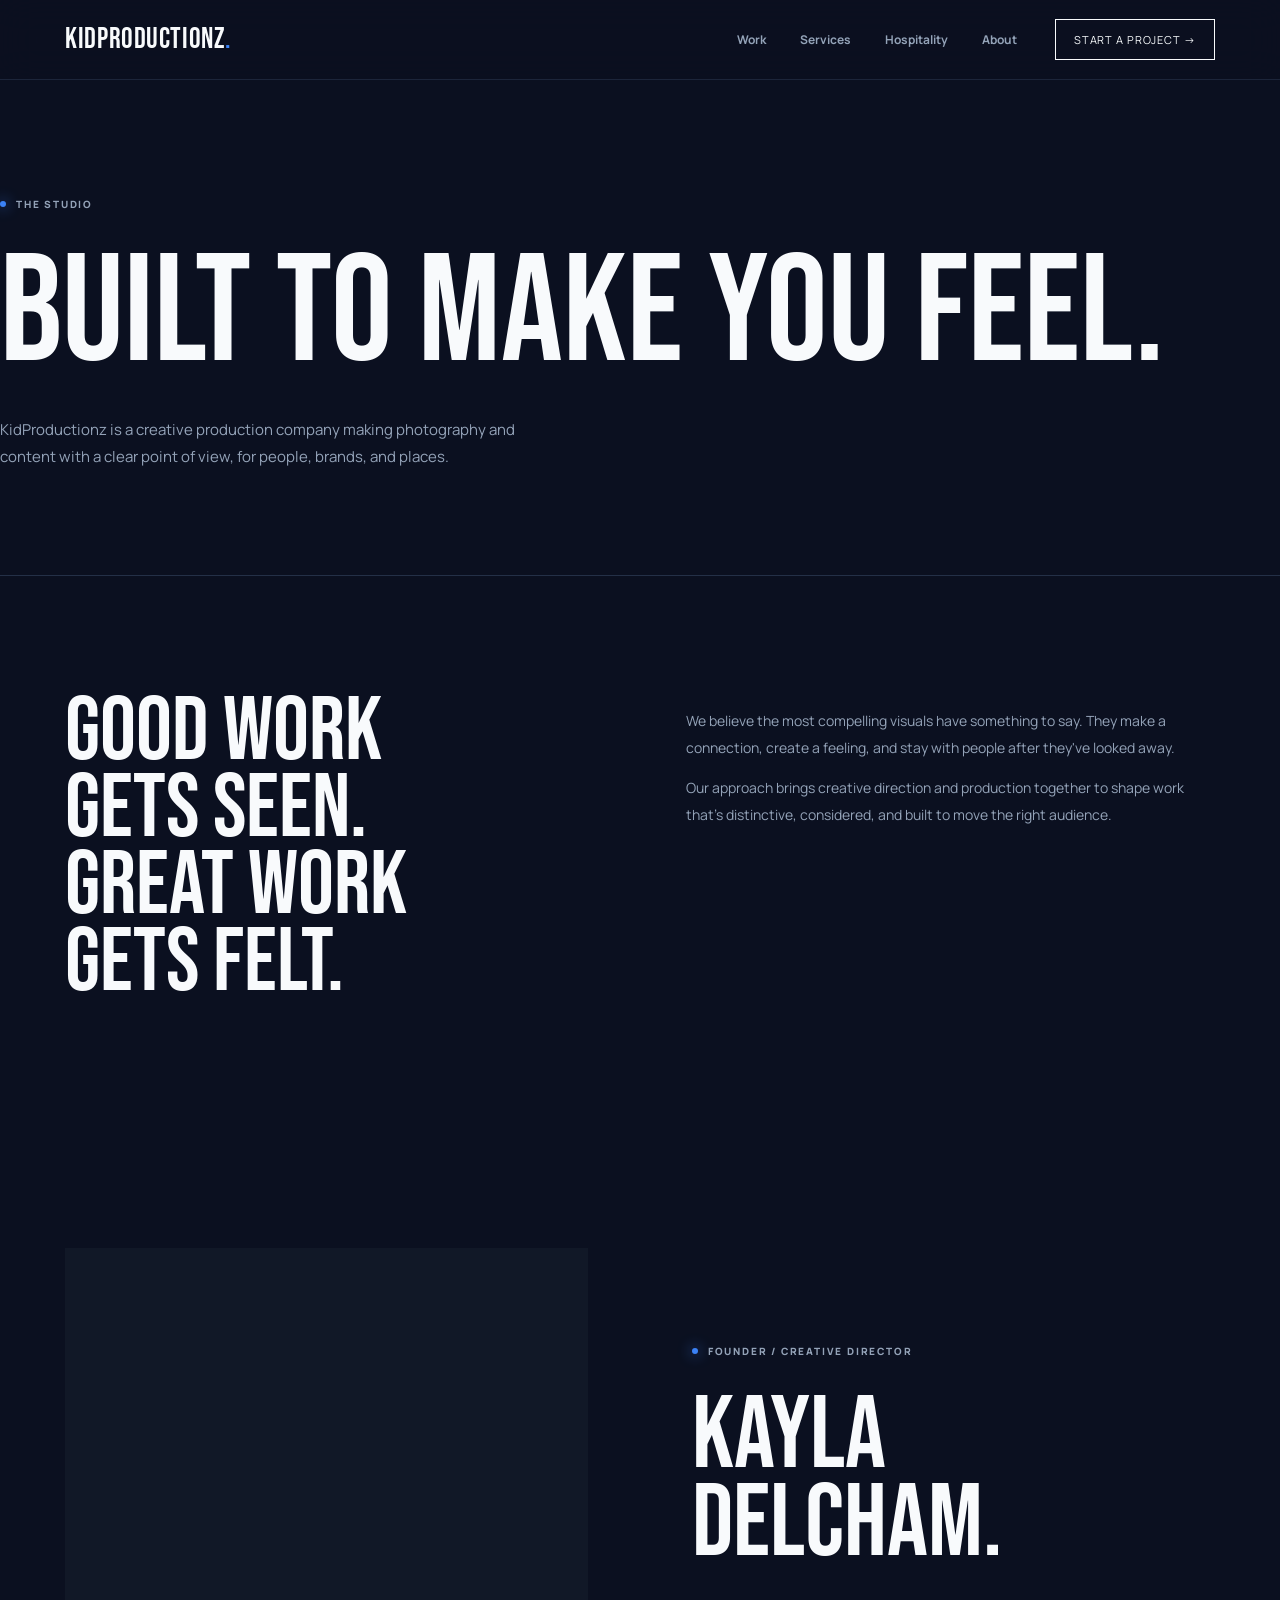
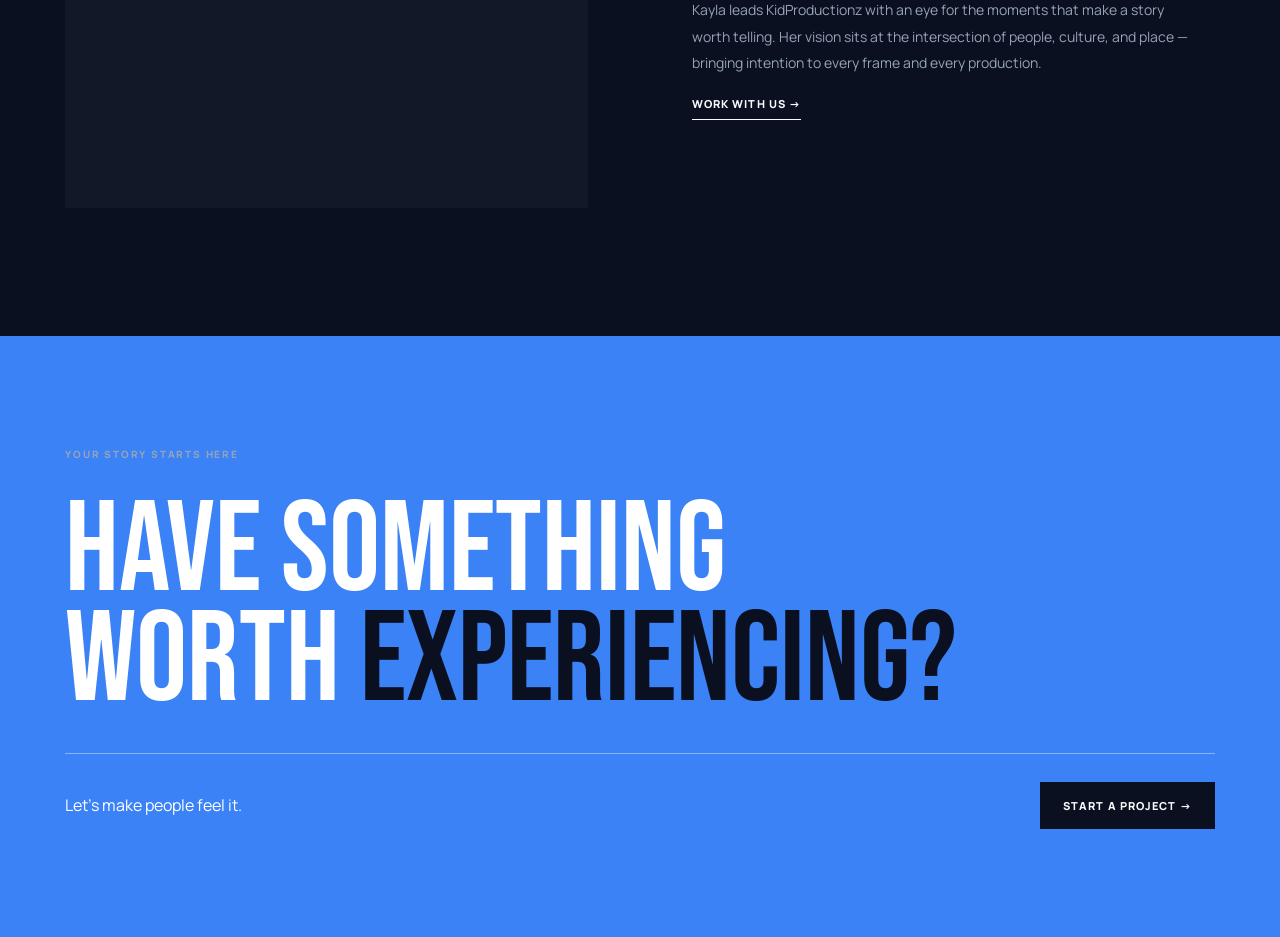
==== about/index.html @ f0d74ae7 "Add about page" ====
<!doctype html><html><head><meta charset="UTF-8"><meta name="viewport" content="width=device-width,initial-scale=1"><title>About — KidProductionz</title><link rel="stylesheet" href="../styles.css"></head><body><header class="site-header"><a class="wordmark" href="../">KID<span>PRODUCTIONZ</span><i>.</i></a><nav class="desktop-nav"><a href="../work/">Work</a><a href="../services/">Services</a><a href="../hospitality/">Hospitality</a><a href="./">About</a></nav><a class="header-cta" href="../start-project/">Start a Project →</a></header><main><section class="page-intro content-wrap"><span class="eyebrow"><span class="blue-dot"></span>The studio</span><h1>BUILT TO MAKE YOU FEEL.</h1><p>KidProductionz is a creative production company making photography and content with a clear point of view, for people, brands, and places.</p></section><section class="section content-wrap"><div class="interior-grid"><h2>GOOD WORK<br>GETS SEEN.<br>GREAT WORK<br>GETS FELT.</h2><div><p>We believe the most compelling visuals have something to say. They make a connection, create a feeling, and stay with people after they've looked away.</p><p>Our approach brings creative direction and production together to shape work that's distinctive, considered, and built to move the right audience.</p></div></div></section><section class="founder section content-wrap"><div class="founder-visual"><img src="../assets/kayla-founder.webp" alt="Kayla Delcham"></div><div class="founder-copy"><span class="eyebrow"><span class="blue-dot"></span>Founder / Creative Director</span><h2>KAYLA<br>DELCHAM.</h2><p>Kayla leads KidProductionz with an eye for the moments that make a story worth telling. Her vision sits at the intersection of people, culture, and place — bringing intention to every frame and every production.</p><a class="text-link" href="../start-project/">Work with us →</a></div></section><section class="project-cta"><div class="content-wrap"><span class="eyebrow">Your story starts here</span><h2>HAVE SOMETHING<br>WORTH <em>EXPERIENCING?</em></h2><div class="cta-bottom"><p>Let’s make people feel it.</p><a class="button dark" href="../start-project/">Start a Project →</a></div></div></section></main></body></html>
---- styles.css ----
@import url('https://fonts.googleapis.com/css2?family=Bebas+Neue&family=Manrope:wght@400;500;600;700;800&display=swap');
:root{--bg:#0b1020;--surface:#111827;--surface2:#172033;--border:#243047;--text:#f8fafc;--muted:#94a3b8;--blue:#3b82f6;--font:'Manrope',sans-serif;--display:'Bebas Neue',Impact,sans-serif}
*{box-sizing:border-box}html{scroll-behavior:smooth}body{margin:0;background:var(--bg);color:var(--text);font-family:var(--font)}a{color:inherit;text-decoration:none}img{max-width:100%;display:block}.content-wrap{max-width:1580px;margin:auto;padding-left:5.1%;padding-right:5.1%}
.site-header{position:fixed;z-index:50;top:0;left:0;right:0;height:80px;display:flex;align-items:center;padding:0 5.1%;gap:38px;background:rgba(11,16,32,.82);backdrop-filter:blur(18px);border-bottom:1px solid rgba(36,48,71,.7)}.wordmark,.footer-wordmark{font-family:var(--display);font-size:29px;letter-spacing:.02em}.wordmark i,.footer-wordmark span{color:var(--blue);font-style:normal}.desktop-nav{margin-left:auto;display:flex;gap:34px}.desktop-nav a{font-size:12px;font-weight:700;color:var(--muted)}.desktop-nav a:hover{color:var(--text)}.header-cta{border:1px solid var(--text);padding:12px 18px;font-size:11px;text-transform:uppercase;letter-spacing:.08em}.menu-toggle{display:none;margin-left:auto;background:none;border:0;color:var(--text);font-size:24px}.mobile-nav{position:fixed;z-index:49;top:64px;left:0;right:0;background:var(--bg);padding:20px 6%;border-bottom:1px solid var(--border)}.mobile-nav a{display:block;font-family:var(--display);font-size:36px;border-bottom:1px solid var(--border);padding:10px 0}main{padding-top:80px}
.eyebrow{display:inline-flex;align-items:center;gap:10px;text-transform:uppercase;font-size:10px;letter-spacing:.18em;font-weight:800;color:var(--muted)}.blue-dot{width:6px;height:6px;border-radius:50%;background:var(--blue);box-shadow:0 0 14px var(--blue)}
.hero{min-height:calc(100svh - 80px);position:relative;display:flex;align-items:flex-end;overflow:hidden}.hero-image{position:absolute;inset:0;width:100%;height:100%;object-fit:cover;filter:saturate(.82) brightness(.68)}.hero:after{content:'';position:absolute;inset:0;background:linear-gradient(90deg,rgba(11,16,32,.98) 0%,rgba(11,16,32,.84) 30%,rgba(11,16,32,.32) 62%,rgba(11,16,32,.06) 100%),linear-gradient(0deg,var(--bg) 0%,rgba(11,16,32,.2) 42%,transparent 75%)}.hero-content{position:relative;z-index:2;width:100%;max-width:1580px;margin:auto;padding:80px 5.1% 76px}.hero h1{font-family:var(--display);font-size:clamp(80px,10.4vw,172px);line-height:.82;font-weight:400;margin:24px 0 0;max-width:1150px}.hero h1 span{color:var(--blue)}.hero-bottom{display:flex;justify-content:space-between;align-items:flex-end;gap:40px;margin-top:36px;max-width:1120px}.hero-bottom p{max-width:420px;font-size:14px;line-height:1.8}.hero-actions{display:flex;gap:28px;align-items:center;flex-wrap:wrap}.button{display:inline-flex;align-items:center;justify-content:center;padding:15px 22px;text-transform:uppercase;font-size:11px;letter-spacing:.1em;font-weight:800;border:1px solid var(--text)}.button.primary{background:var(--text);color:var(--bg)}.button.dark{background:var(--bg);color:var(--text);border-color:var(--bg)}.text-link{display:inline-flex;gap:12px;border-bottom:1px solid currentColor;padding-bottom:8px;text-transform:uppercase;font-size:11px;font-weight:800;letter-spacing:.1em}.hero-side-note{position:absolute;z-index:2;right:5.1%;top:42%;writing-mode:vertical-rl;transform:rotate(180deg);text-transform:uppercase;font-size:9px;letter-spacing:.18em}.ticker{overflow:hidden;border-top:1px solid var(--border);border-bottom:1px solid var(--border)}.ticker-track{display:flex;width:max-content;white-space:nowrap;animation:ticker 28s linear infinite}.ticker span{padding:15px 28px;font-size:10px;text-transform:uppercase;letter-spacing:.16em;color:var(--muted)}@keyframes ticker{to{transform:translateX(-33.333%)}}
.section{padding-top:118px;padding-bottom:128px}.section-label{border-top:1px solid var(--border);padding-top:16px;display:flex;gap:24px;text-transform:uppercase;font-size:10px;letter-spacing:.16em;color:var(--muted);font-weight:800}.section-label span:first-child{color:var(--blue)}.section-lead,.work-head{display:flex;justify-content:space-between;align-items:flex-end;gap:36px;margin:50px 0}.section-lead h2,.work-head h2,.feature-content h2,.founder-copy h2,.page-intro h1,.project-cta h2{font-family:var(--display);font-weight:400;line-height:.86;margin:0}.section-lead h2,.work-head h2{font-size:clamp(64px,8vw,120px)}.section-lead h2 em,.project-cta h2 em{font-style:normal;color:var(--blue)}.section-lead p{max-width:320px;color:var(--muted);font-size:13px;line-height:1.8}.service-list{border-top:1px solid var(--border)}.service-row{display:grid;grid-template-columns:60px 1fr 320px 30px;gap:16px;align-items:center;border-bottom:1px solid var(--border);padding:26px 2px}.service-row>span{color:var(--blue);font-size:11px;font-weight:800}.service-row h3{font-family:var(--display);font-size:clamp(38px,4vw,62px);font-weight:400;margin:0}.service-row p{color:var(--muted);font-size:12px;line-height:1.6}.service-row:hover{padding-left:12px;color:var(--blue)}
.stories{background:var(--surface)}.story-grid{display:grid;grid-template-columns:1.1fr .85fr 1fr;gap:22px;align-items:start}.story-grid article:nth-child(2){margin-top:105px}.story-grid article:nth-child(3){margin-top:42px}.story-grid img{width:100%;height:430px;object-fit:cover}.story-grid article:nth-child(2) img{height:325px}.story-grid article:nth-child(3) img{height:390px}.story-caption{display:flex;justify-content:space-between;gap:18px;border-top:1px solid var(--border);margin-top:16px;padding-top:14px}.story-caption h3{font-family:var(--display);font-size:40px;margin:0;font-weight:400}.story-caption p{max-width:160px;margin:0;color:var(--muted);font-size:11px;line-height:1.6}
.feature{position:relative;min-height:660px;display:flex;align-items:center;overflow:hidden}.feature>img{position:absolute;inset:0;width:100%;height:100%;object-fit:cover}.feature-overlay{position:absolute;inset:0;background:linear-gradient(90deg,rgba(11,16,32,.96),rgba(11,16,32,.74) 36%,rgba(11,16,32,.08) 82%),linear-gradient(0deg,rgba(11,16,32,.72),transparent 60%)}.feature-content{position:relative;z-index:2;width:100%}.feature-content h2{font-size:clamp(72px,9vw,138px);margin:34px 0 24px;max-width:850px}.feature-content p{max-width:430px;line-height:1.8;font-size:14px;margin-bottom:30px}.work-grid{display:grid;grid-template-columns:1.2fr .8fr;gap:58px 28px}.work-grid article:nth-child(2){margin-top:110px}.work-grid article:nth-child(3){width:76%;margin-left:14%}.work-grid article:nth-child(4){margin-top:-50px}.work-grid img{width:100%;height:500px;object-fit:cover}.work-grid article:nth-child(2) img{height:360px}.work-grid article:nth-child(3) img{height:340px}.work-grid article:nth-child(4) img{height:420px}.work-meta{display:flex;justify-content:space-between;gap:18px;border-top:1px solid var(--border);margin-top:16px;padding-top:13px}.work-meta strong{font-family:var(--display);font-size:28px;font-weight:400}.work-meta span{color:var(--muted);font-size:10px;text-transform:uppercase;letter-spacing:.1em;text-align:right}
.founder{display:grid;grid-template-columns:1fr 1fr;gap:9%;align-items:center}.founder-visual{height:560px;overflow:hidden;background:var(--surface)}.founder-visual img{width:100%;height:100%;object-fit:cover}.founder-copy h2{font-size:clamp(70px,8vw,124px);margin:34px 0 28px}.founder-copy p{max-width:500px;color:var(--muted);line-height:1.9;font-size:14px}.founder-signoff{border-top:1px solid var(--border);margin-top:46px;padding-top:18px;text-transform:uppercase;font-size:11px;letter-spacing:.08em}.founder-signoff span{color:var(--muted)}.project-cta{background:var(--blue);color:#fff;padding:105px 0}.project-cta h2{font-size:clamp(72px,10vw,155px);margin:34px 0 36px}.project-cta h2 em{color:var(--bg)}.cta-bottom{border-top:1px solid rgba(255,255,255,.4);padding-top:24px;display:flex;justify-content:space-between;align-items:center}
.site-footer{display:flex;justify-content:space-between;gap:60px;padding-top:88px;padding-bottom:40px}.footer-wordmark{font-size:52px}.site-footer p{color:var(--muted);font-size:13px;line-height:1.75}.footer-links{display:flex;gap:80px}.footer-links>div{display:flex;flex-direction:column;gap:12px}.footer-links b{text-transform:uppercase;font-size:10px;letter-spacing:.15em;color:var(--muted);margin-bottom:10px}.footer-links a{font-size:12px}
.page-intro{padding:110px 0 90px;border-bottom:1px solid var(--border)}.page-intro h1{font-size:clamp(82px,12vw,180px);text-transform:uppercase;margin:36px 0}.page-intro p{max-width:560px;color:var(--muted);font-size:15px;line-height:1.8}.interior-grid{display:grid;grid-template-columns:1fr 1fr;gap:8%;align-items:start}.interior-grid h2{font-family:var(--display);font-size:clamp(64px,7vw,106px);line-height:.86;font-weight:400;margin:0}.interior-grid p{color:var(--muted);line-height:1.9;font-size:14px}.detail-list{margin-top:60px;border-top:1px solid var(--border)}.detail-row{display:grid;grid-template-columns:70px 1fr 1fr;gap:30px;padding:30px 0;border-bottom:1px solid var(--border)}.detail-row span{color:var(--blue);font-weight:800}.detail-row h3{font-family:var(--display);font-size:52px;font-weight:400;margin:0}.detail-row p{color:var(--muted);line-height:1.8;font-size:14px;margin:0}.contact-layout{display:grid;grid-template-columns:.85fr 1.15fr;gap:8%}.contact-form{border-top:1px solid var(--border)}.field{display:flex;flex-direction:column;gap:8px;margin-top:24px}.field label{font-size:10px;text-transform:uppercase;letter-spacing:.12em;font-weight:800}.field input,.field textarea,.field select{background:var(--surface);border:1px solid var(--border);color:var(--text);padding:16px;font:inherit}.field textarea{min-height:150px}.form-row{display:grid;grid-template-columns:1fr 1fr;gap:20px}
@media(max-width:900px){.desktop-nav,.header-cta{display:none}.menu-toggle{display:block}.hero-bottom,.section-lead,.work-head,.site-footer{align-items:flex-start;flex-direction:column}.service-row{grid-template-columns:42px 1fr 28px}.service-row p{display:none}.story-grid{grid-template-columns:1fr 1fr}.story-grid article:nth-child(3){grid-column:1/-1;width:75%;justify-self:end}.work-grid{gap:40px 15px}.founder{gap:5%}.footer-links{gap:40px}}
@media(max-width:640px){.site-header{height:64px;padding:0 6%}.wordmark{font-size:24px}main{padding-top:64px}.content-wrap{padding-left:6%;padding-right:6%}.hero{min-height:calc(100svh - 64px)}.hero-content{padding:50px 6% 54px}.hero h1{font-size:clamp(66px,16vw,100px)}.hero-image{filter:saturate(.8) brightness(.52);object-position:58% center}.hero:after{background:linear-gradient(0deg,var(--bg),rgba(11,16,32,.84) 35%,rgba(11,16,32,.15) 100%)}.hero-side-note{display:none}.section{padding-top:80px;padding-bottom:86px}.section-lead h2,.work-head h2{font-size:72px}.story-grid{gap:25px 12px}.story-grid img{height:280px}.story-grid article:nth-child(2){margin-top:55px}.story-grid article:nth-child(2) img{height:220px}.story-grid article:nth-child(3){margin-top:0}.story-grid article:nth-child(3) img{height:240px}.feature{min-height:560px;align-items:flex-end}.feature-content{padding-bottom:65px}.feature-content h2{font-size:72px}.work-grid img{height:300px}.work-grid article:nth-child(2){margin-top:60px}.work-grid article:nth-child(2) img{height:220px}.work-grid article:nth-child(3){width:100%;margin-left:0}.work-grid article:nth-child(4){margin-top:35px}.work-meta{display:block}.work-meta span{display:block;text-align:left;margin-top:5px}.founder{display:flex;flex-direction:column-reverse;gap:48px}.founder-visual{height:390px;width:100%}.founder-copy h2{font-size:78px}.project-cta{padding:80px 0}.project-cta h2{font-size:70px}.cta-bottom{align-items:flex-start;flex-direction:column;gap:25px}.site-footer{padding-top:70px}.footer-links{flex-wrap:wrap}.page-intro{padding:80px 0 65px}.page-intro h1{font-size:76px}.interior-grid,.contact-layout{grid-template-columns:1fr;gap:40px}.detail-row{grid-template-columns:34px 1fr}.detail-row p{grid-column:2}.form-row{grid-template-columns:1fr}}
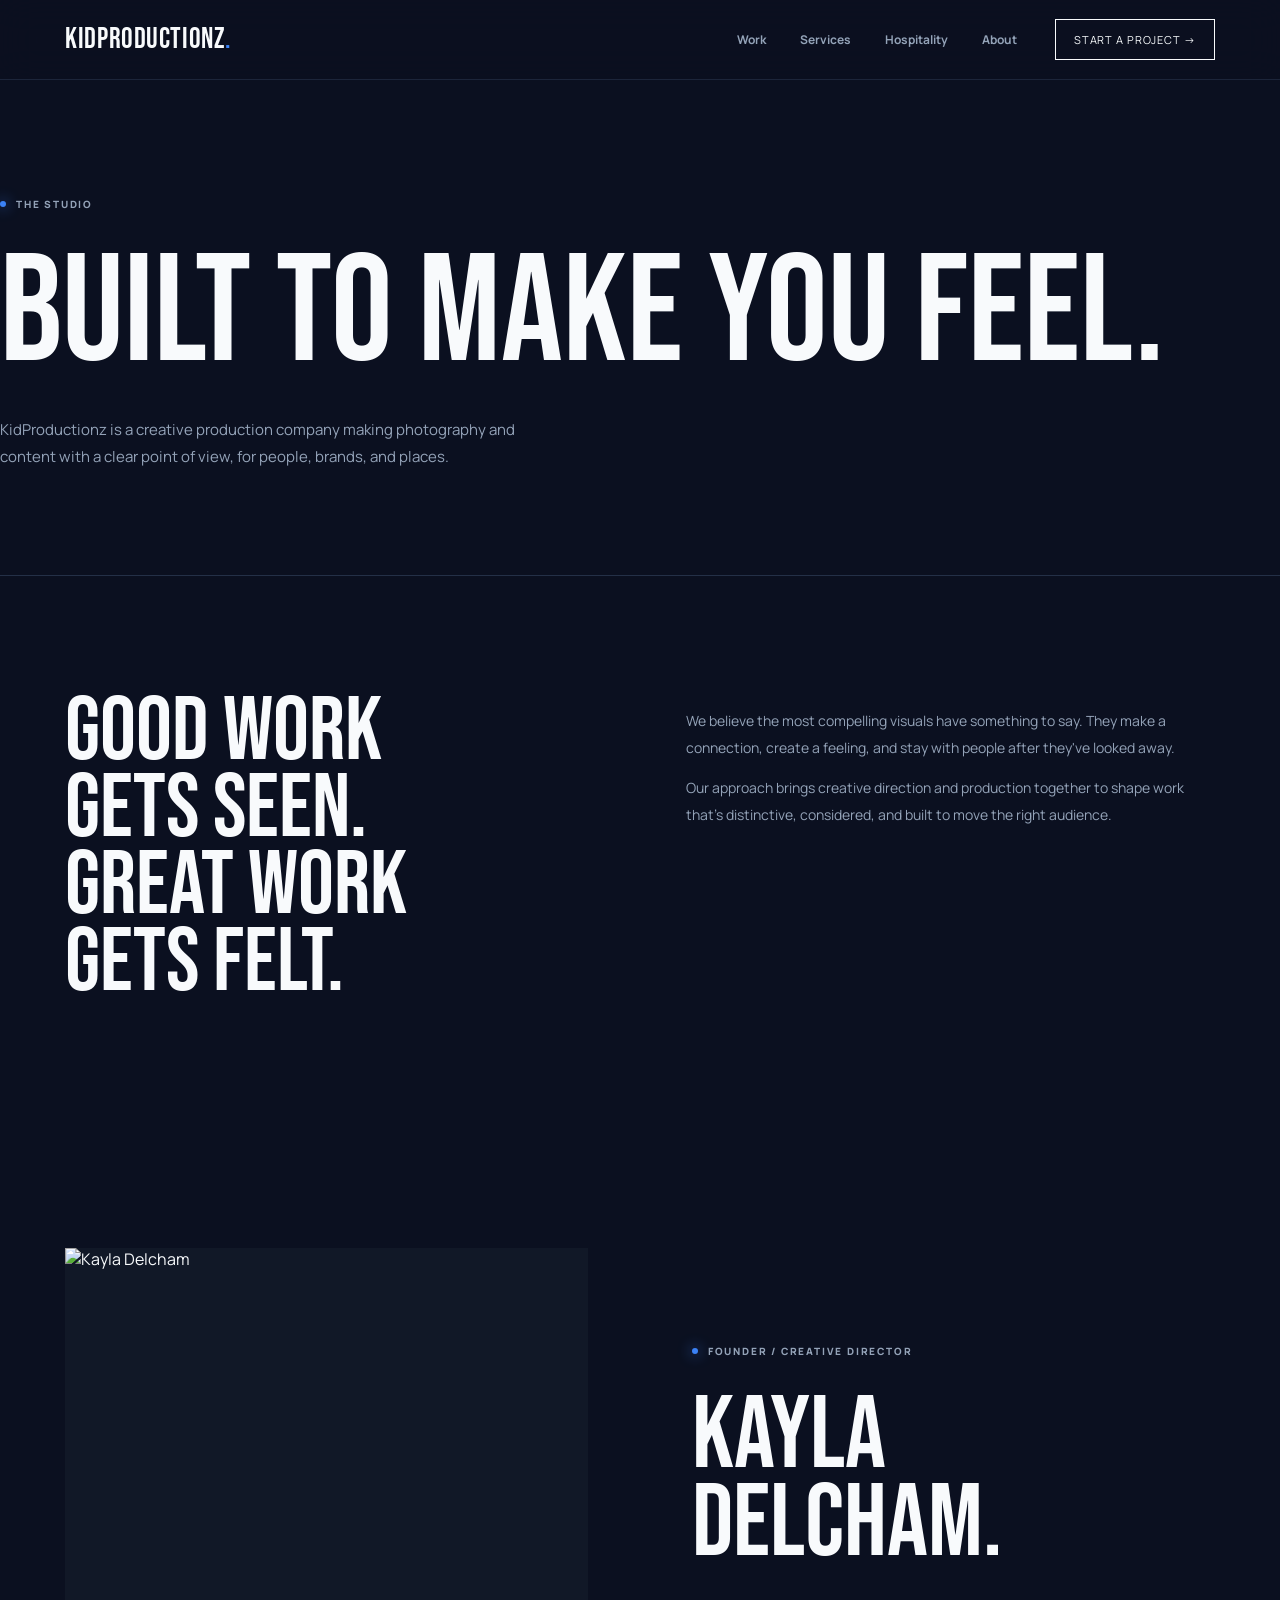
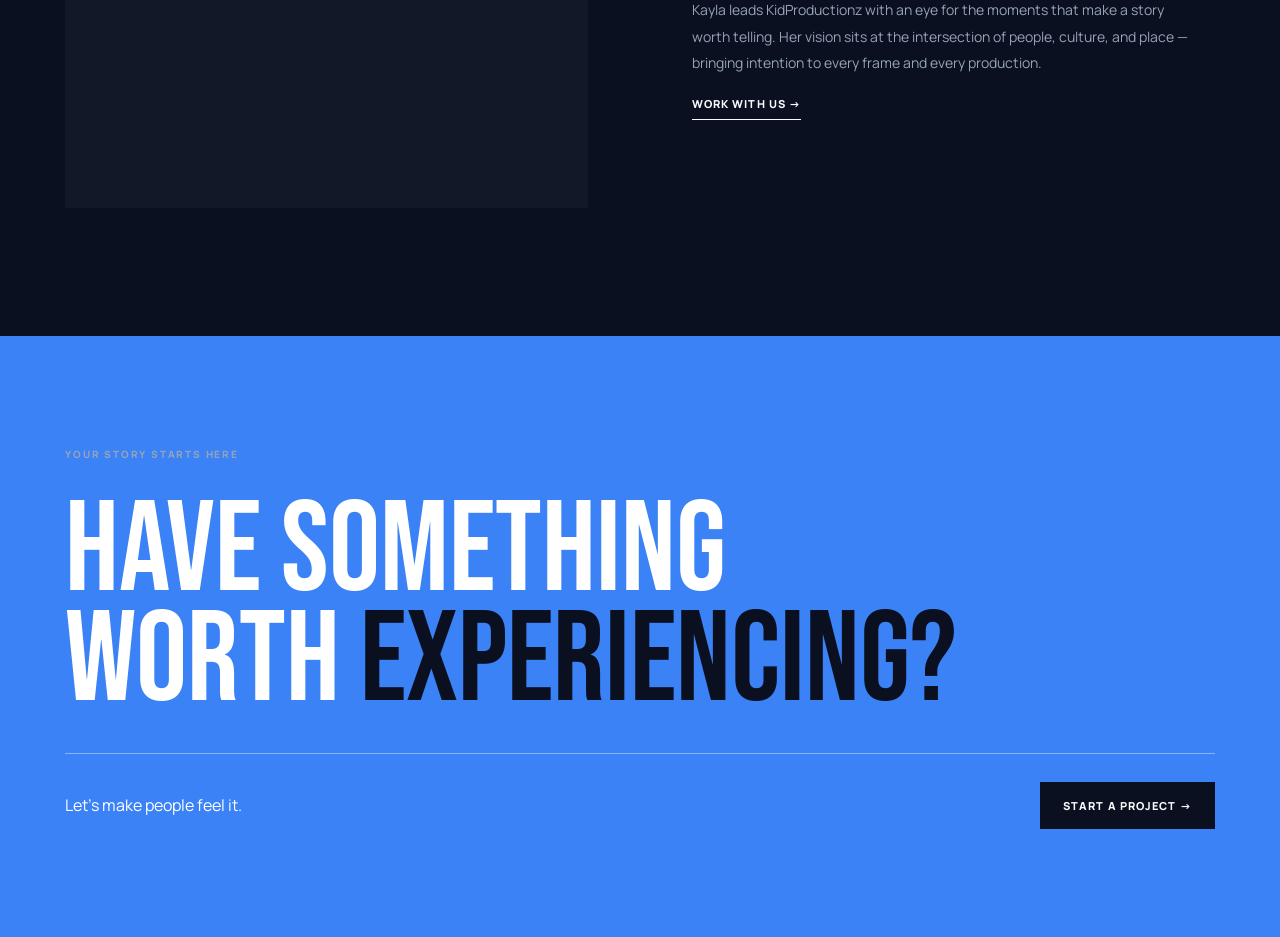
==== commit acf39b84: "Use founder portrait on About page" ====
--- a/about/index.html
+++ b/about/index.html
@@ -1 +1 @@
-<!doctype html><html><head><meta charset="UTF-8"><meta name="viewport" content="width=device-width,initial-scale=1"><title>About — KidProductionz</title><link rel="stylesheet" href="../styles.css"></head><body><header class="site-header"><a class="wordmark" href="../">KID<span>PRODUCTIONZ</span><i>.</i></a><nav class="desktop-nav"><a href="../work/">Work</a><a href="../services/">Services</a><a href="../hospitality/">Hospitality</a><a href="./">About</a></nav><a class="header-cta" href="../start-project/">Start a Project →</a></header><main><section class="page-intro content-wrap"><span class="eyebrow"><span class="blue-dot"></span>The studio</span><h1>BUILT TO MAKE YOU FEEL.</h1><p>KidProductionz is a creative production company making photography and content with a clear point of view, for people, brands, and places.</p></section><section class="section content-wrap"><div class="interior-grid"><h2>GOOD WORK<br>GETS SEEN.<br>GREAT WORK<br>GETS FELT.</h2><div><p>We believe the most compelling visuals have something to say. They make a connection, create a feeling, and stay with people after they've looked away.</p><p>Our approach brings creative direction and production together to shape work that's distinctive, considered, and built to move the right audience.</p></div></div></section><section class="founder section content-wrap"><div class="founder-visual"><img src="../assets/kayla-founder.webp" alt="Kayla Delcham"></div><div class="founder-copy"><span class="eyebrow"><span class="blue-dot"></span>Founder / Creative Director</span><h2>KAYLA<br>DELCHAM.</h2><p>Kayla leads KidProductionz with an eye for the moments that make a story worth telling. Her vision sits at the intersection of people, culture, and place — bringing intention to every frame and every production.</p><a class="text-link" href="../start-project/">Work with us →</a></div></section><section class="project-cta"><div class="content-wrap"><span class="eyebrow">Your story starts here</span><h2>HAVE SOMETHING<br>WORTH <em>EXPERIENCING?</em></h2><div class="cta-bottom"><p>Let’s make people feel it.</p><a class="button dark" href="../start-project/">Start a Project →</a></div></div></section></main></body></html>+<!doctype html><html><head><meta charset="UTF-8"><meta name="viewport" content="width=device-width,initial-scale=1"><title>About — KidProductionz</title><link rel="stylesheet" href="../styles.css"></head><body><header class="site-header"><a class="wordmark" href="../">KID<span>PRODUCTIONZ</span><i>.</i></a><nav class="desktop-nav"><a href="../work/">Work</a><a href="../services/">Services</a><a href="../hospitality/">Hospitality</a><a href="./">About</a></nav><a class="header-cta" href="../start-project/">Start a Project →</a></header><main><section class="page-intro content-wrap"><span class="eyebrow"><span class="blue-dot"></span>The studio</span><h1>BUILT TO MAKE YOU FEEL.</h1><p>KidProductionz is a creative production company making photography and content with a clear point of view, for people, brands, and places.</p></section><section class="section content-wrap"><div class="interior-grid"><h2>GOOD WORK<br>GETS SEEN.<br>GREAT WORK<br>GETS FELT.</h2><div><p>We believe the most compelling visuals have something to say. They make a connection, create a feeling, and stay with people after they've looked away.</p><p>Our approach brings creative direction and production together to shape work that's distinctive, considered, and built to move the right audience.</p></div></div></section><section class="founder section content-wrap"><div class="founder-visual"><img src="../assets/founder-camera.webp" alt="Kayla Delcham" style="object-position:center 30%"></div><div class="founder-copy"><span class="eyebrow"><span class="blue-dot"></span>Founder / Creative Director</span><h2>KAYLA<br>DELCHAM.</h2><p>Kayla leads KidProductionz with an eye for the moments that make a story worth telling. Her vision sits at the intersection of people, culture, and place — bringing intention to every frame and every production.</p><a class="text-link" href="../start-project/">Work with us →</a></div></section><section class="project-cta"><div class="content-wrap"><span class="eyebrow">Your story starts here</span><h2>HAVE SOMETHING<br>WORTH <em>EXPERIENCING?</em></h2><div class="cta-bottom"><p>Let’s make people feel it.</p><a class="button dark" href="../start-project/">Start a Project →</a></div></div></section></main></body></html>
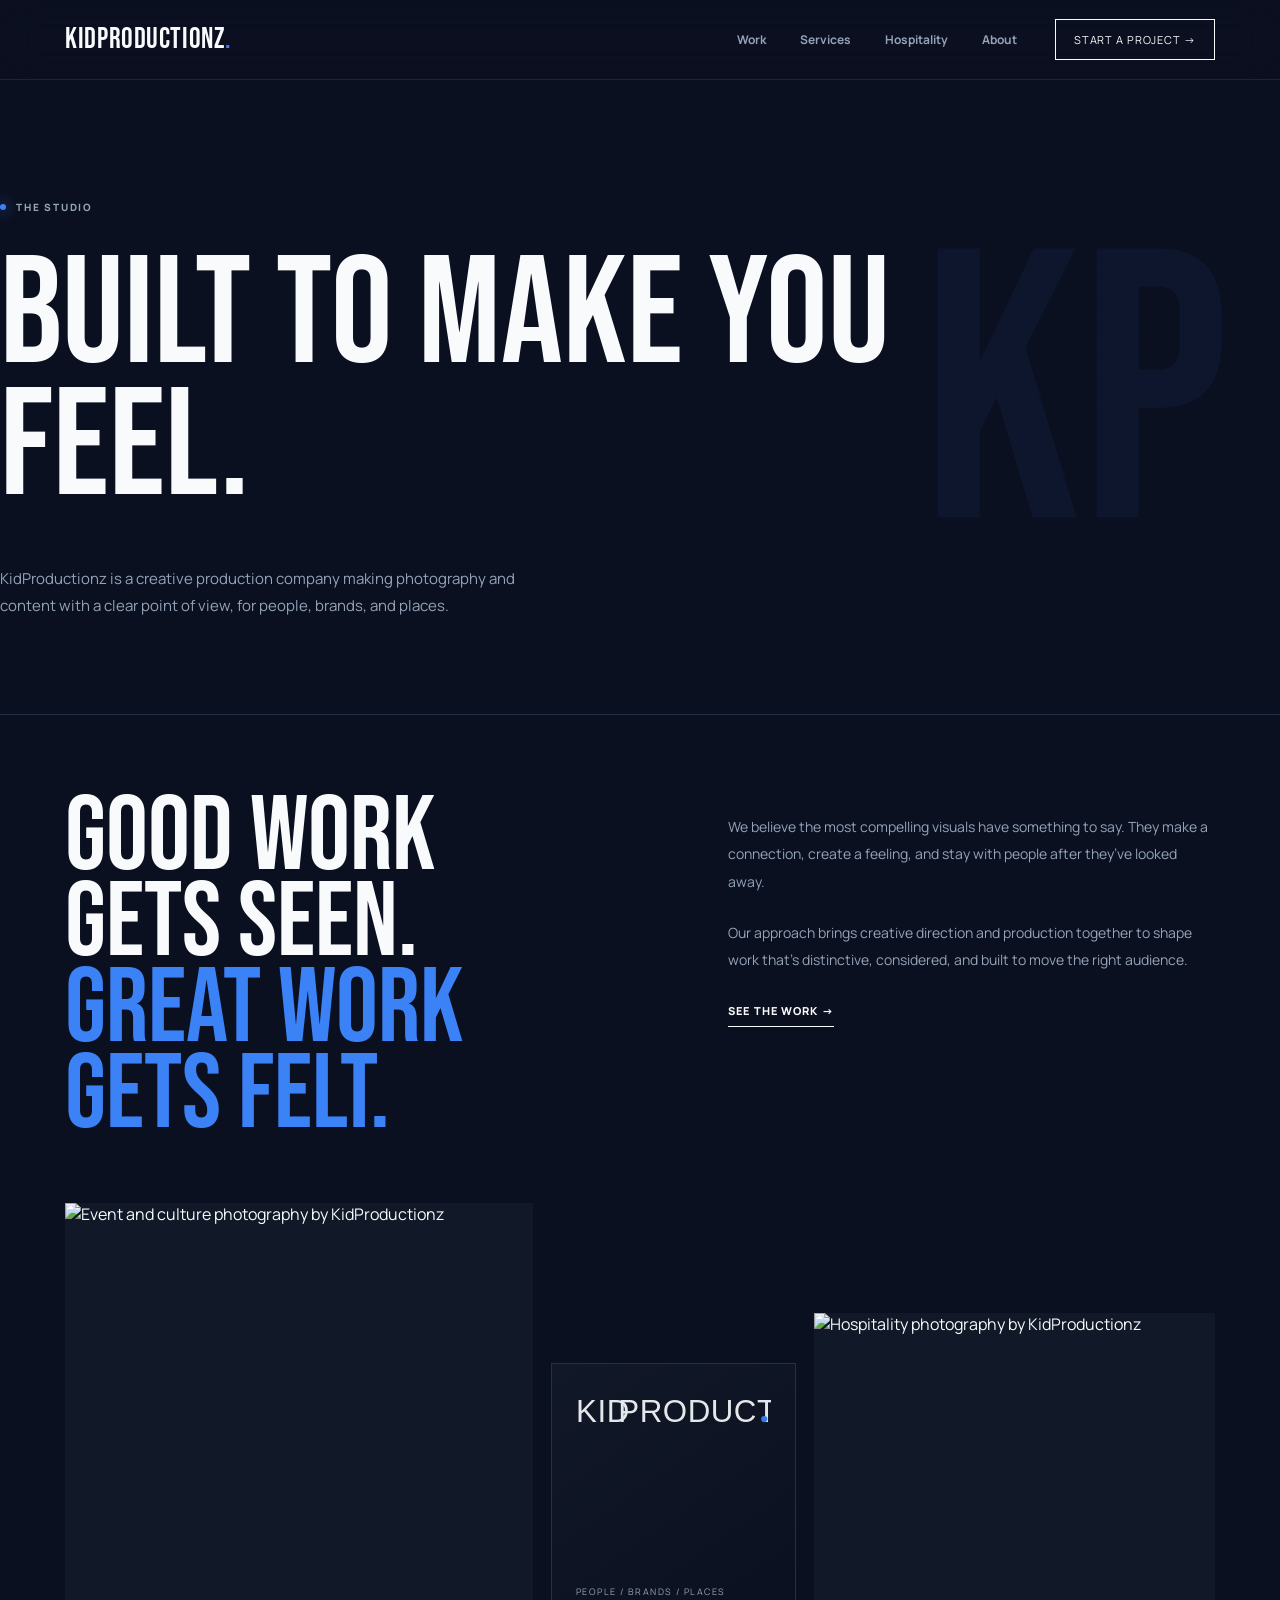
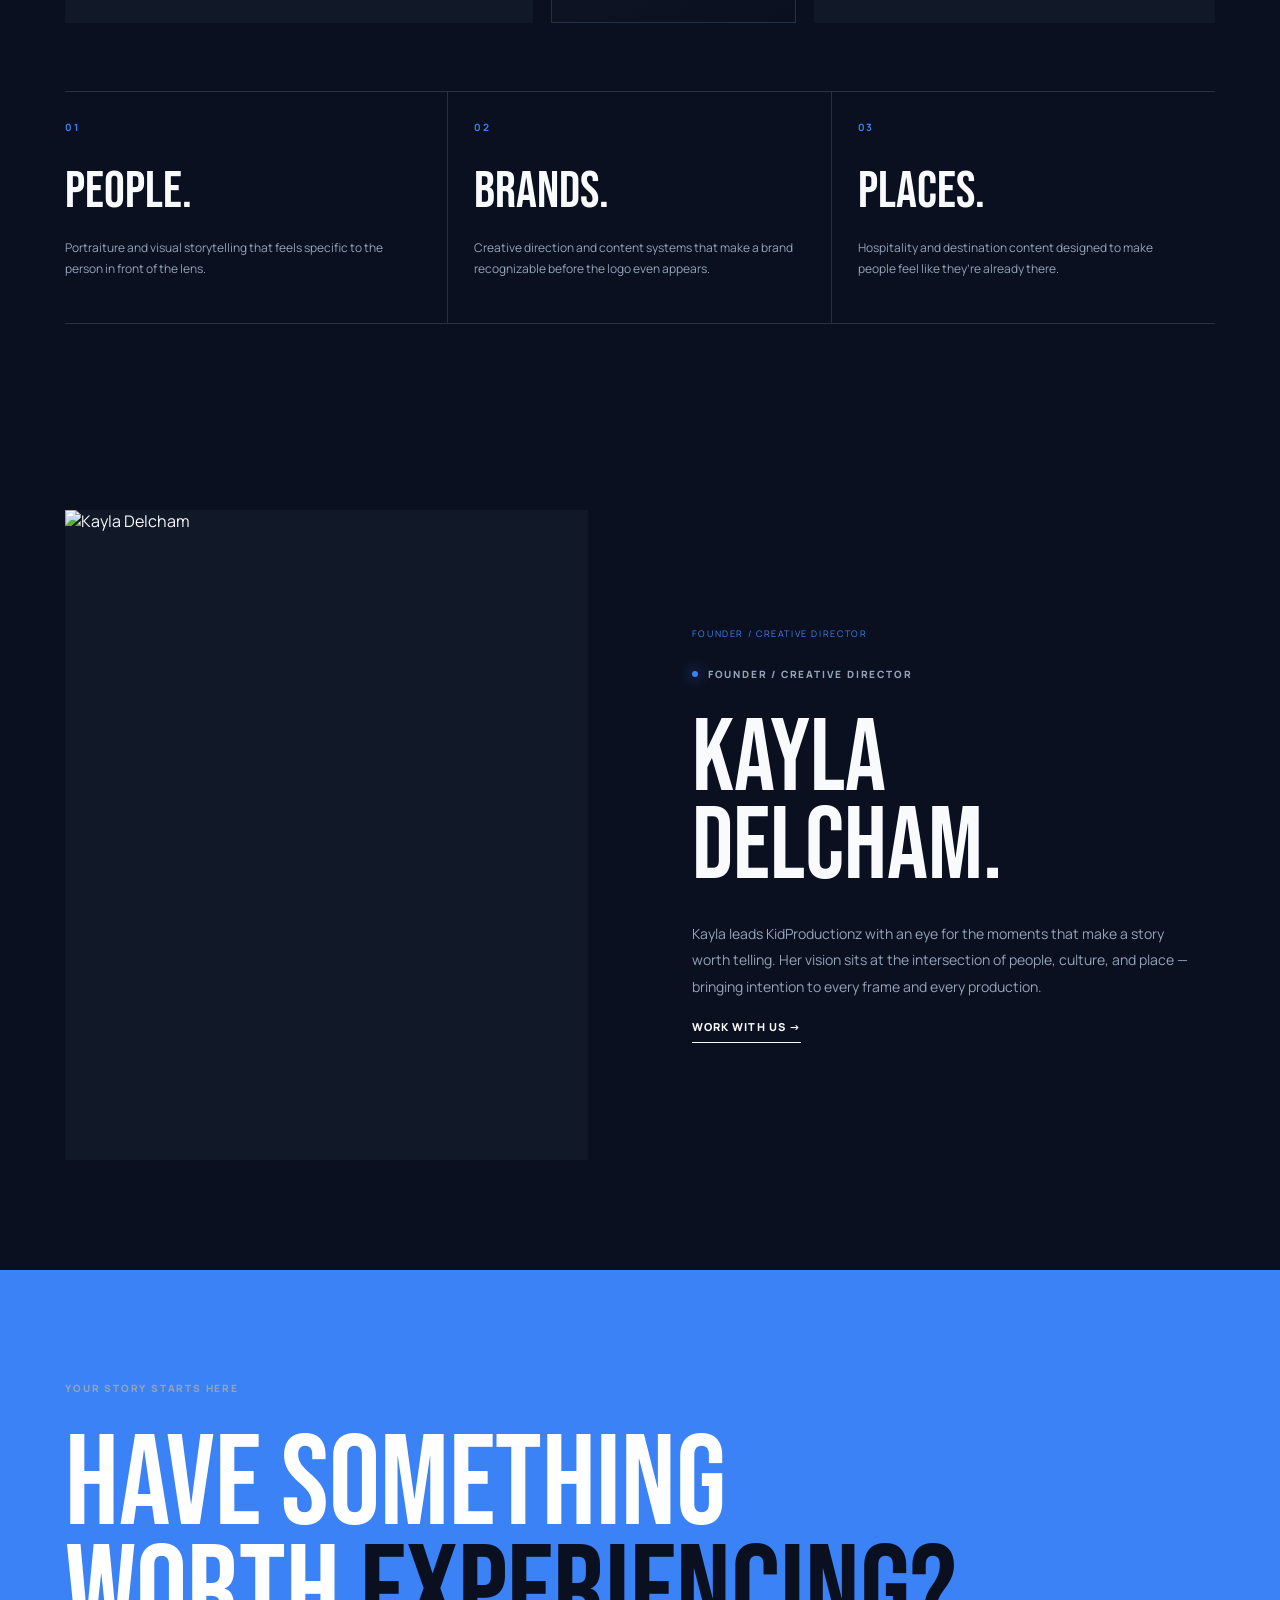
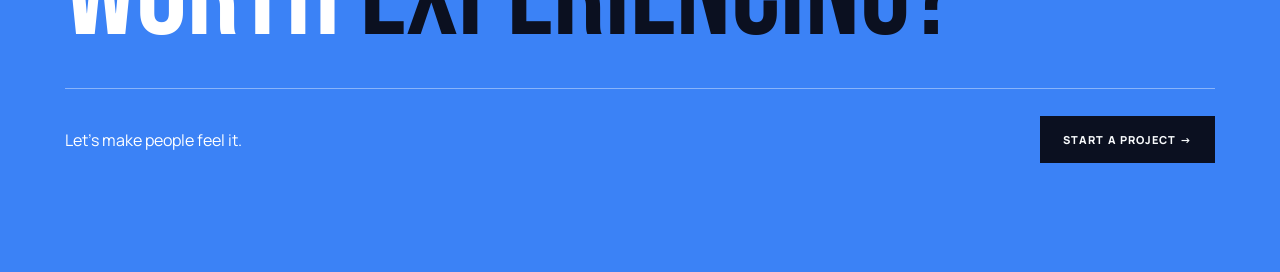
==== commit f1861e28: "Redesign About page with richer editorial layout" ====
--- a/about/index.html
+++ b/about/index.html
@@ -1 +1 @@
-<!doctype html><html><head><meta charset="UTF-8"><meta name="viewport" content="width=device-width,initial-scale=1"><title>About — KidProductionz</title><link rel="stylesheet" href="../styles.css"></head><body><header class="site-header"><a class="wordmark" href="../">KID<span>PRODUCTIONZ</span><i>.</i></a><nav class="desktop-nav"><a href="../work/">Work</a><a href="../services/">Services</a><a href="../hospitality/">Hospitality</a><a href="./">About</a></nav><a class="header-cta" href="../start-project/">Start a Project →</a></header><main><section class="page-intro content-wrap"><span class="eyebrow"><span class="blue-dot"></span>The studio</span><h1>BUILT TO MAKE YOU FEEL.</h1><p>KidProductionz is a creative production company making photography and content with a clear point of view, for people, brands, and places.</p></section><section class="section content-wrap"><div class="interior-grid"><h2>GOOD WORK<br>GETS SEEN.<br>GREAT WORK<br>GETS FELT.</h2><div><p>We believe the most compelling visuals have something to say. They make a connection, create a feeling, and stay with people after they've looked away.</p><p>Our approach brings creative direction and production together to shape work that's distinctive, considered, and built to move the right audience.</p></div></div></section><section class="founder section content-wrap"><div class="founder-visual"><img src="../assets/founder-camera.webp" alt="Kayla Delcham" style="object-position:center 30%"></div><div class="founder-copy"><span class="eyebrow"><span class="blue-dot"></span>Founder / Creative Director</span><h2>KAYLA<br>DELCHAM.</h2><p>Kayla leads KidProductionz with an eye for the moments that make a story worth telling. Her vision sits at the intersection of people, culture, and place — bringing intention to every frame and every production.</p><a class="text-link" href="../start-project/">Work with us →</a></div></section><section class="project-cta"><div class="content-wrap"><span class="eyebrow">Your story starts here</span><h2>HAVE SOMETHING<br>WORTH <em>EXPERIENCING?</em></h2><div class="cta-bottom"><p>Let’s make people feel it.</p><a class="button dark" href="../start-project/">Start a Project →</a></div></div></section></main></body></html>+<!doctype html><html><head><meta charset="UTF-8"><meta name="viewport" content="width=device-width,initial-scale=1"><title>About — KidProductionz</title><link rel="stylesheet" href="../styles.css"><link rel="stylesheet" href="about.css"></head><body class="about-page"><header class="site-header"><a class="wordmark" href="../">KID<span>PRODUCTIONZ</span><i>.</i></a><nav class="desktop-nav"><a href="../work/">Work</a><a href="../services/">Services</a><a href="../hospitality/">Hospitality</a><a href="./">About</a></nav><a class="header-cta" href="../start-project/">Start a Project →</a></header><main><section class="page-intro content-wrap"><span class="eyebrow"><span class="blue-dot"></span>The studio</span><h1>BUILT TO MAKE YOU FEEL.</h1><p>KidProductionz is a creative production company making photography and content with a clear point of view, for people, brands, and places.</p></section><section class="manifesto content-wrap"><div class="manifesto-top"><div class="manifesto-statement"><h2>GOOD WORK<br>GETS SEEN.<br><span>GREAT WORK<br>GETS FELT.</span></h2></div><div class="manifesto-copy"><p>We believe the most compelling visuals have something to say. They make a connection, create a feeling, and stay with people after they’ve looked away.</p><p>Our approach brings creative direction and production together to shape work that’s distinctive, considered, and built to move the right audience.</p><a class="text-link" href="../work/">See the work →</a></div></div><div class="manifesto-visuals"><figure class="visual-one"><img src="../assets/creative-event-heart.webp" alt="Event and culture photography by KidProductionz"></figure><div class="manifesto-mark"><img src="../assets/kp-logo.svg" alt="KidProductionz"><span>People / Brands / Places</span></div><figure class="visual-two"><img src="../assets/pool.webp" alt="Hospitality photography by KidProductionz"></figure></div><div class="about-pillars"><article class="about-pillar"><b>01</b><h3>PEOPLE.</h3><p>Portraiture and visual storytelling that feels specific to the person in front of the lens.</p></article><article class="about-pillar"><b>02</b><h3>BRANDS.</h3><p>Creative direction and content systems that make a brand recognizable before the logo even appears.</p></article><article class="about-pillar"><b>03</b><h3>PLACES.</h3><p>Hospitality and destination content designed to make people feel like they’re already there.</p></article></div></section><section class="founder section content-wrap"><div class="founder-visual"><img src="../assets/founder-camera.webp" alt="Kayla Delcham" style="object-position:center 30%"></div><div class="founder-copy"><span class="eyebrow"><span class="blue-dot"></span>Founder / Creative Director</span><h2>KAYLA<br>DELCHAM.</h2><p>Kayla leads KidProductionz with an eye for the moments that make a story worth telling. Her vision sits at the intersection of people, culture, and place — bringing intention to every frame and every production.</p><a class="text-link" href="../start-project/">Work with us →</a></div></section><section class="project-cta"><div class="content-wrap"><span class="eyebrow">Your story starts here</span><h2>HAVE SOMETHING<br>WORTH <em>EXPERIENCING?</em></h2><div class="cta-bottom"><p>Let’s make people feel it.</p><a class="button dark" href="../start-project/">Start a Project →</a></div></div></section></main></body></html>
--- a/about/about.css
+++ b/about/about.css
@@ -0,0 +1 @@
+.about-page .page-intro{position:relative;overflow:hidden;min-height:560px;display:grid;align-content:end;padding-top:120px;padding-bottom:80px}.about-page .page-intro:after{content:'KP';position:absolute;right:4%;top:50%;transform:translateY(-48%);font-family:var(--display);font-size:clamp(220px,30vw,520px);line-height:.72;color:rgba(59,130,246,.055);pointer-events:none}.about-page .page-intro h1{max-width:1120px;position:relative;z-index:1}.about-page .page-intro p,.about-page .page-intro .eyebrow{position:relative;z-index:1}.manifesto{padding-top:80px;padding-bottom:86px}.manifesto-top{display:grid;grid-template-columns:1.08fr .92fr;gap:8%;align-items:start}.manifesto-statement h2{font-family:var(--display);font-size:clamp(72px,8.2vw,126px);line-height:.82;font-weight:400;margin:0}.manifesto-statement h2 span{color:var(--blue)}.manifesto-copy{padding-top:18px;max-width:560px}.manifesto-copy p{color:var(--muted);font-size:14px;line-height:1.95;margin:0 0 24px}.manifesto-visuals{display:grid;grid-template-columns:1.05fr .55fr .9fr;gap:18px;align-items:end;margin-top:64px}.manifesto-visuals figure{margin:0;overflow:hidden;background:var(--surface)}.manifesto-visuals img{width:100%;height:100%;object-fit:cover}.manifesto-visuals .visual-one{height:420px}.manifesto-visuals .visual-two{height:310px}.manifesto-mark{height:260px;display:flex;flex-direction:column;justify-content:space-between;padding:24px;border:1px solid var(--border);background:linear-gradient(145deg,var(--surface),var(--bg));overflow:hidden}.manifesto-mark img{width:100%;height:auto;opacity:.92}.manifesto-mark span{font-size:9px;letter-spacing:.16em;text-transform:uppercase;color:var(--muted)}.about-pillars{display:grid;grid-template-columns:repeat(3,1fr);margin-top:68px;border-top:1px solid var(--border);border-bottom:1px solid var(--border)}.about-pillar{padding:28px 26px 32px 0;border-right:1px solid var(--border)}.about-pillar+.about-pillar{padding-left:26px}.about-pillar:last-child{border-right:0}.about-pillar b{display:block;color:var(--blue);font-size:10px;letter-spacing:.18em;margin-bottom:26px}.about-pillar h3{font-family:var(--display);font-size:52px;font-weight:400;margin:0 0 14px}.about-pillar p{color:var(--muted);font-size:12px;line-height:1.75;max-width:320px}.about-page .founder{padding-top:100px;padding-bottom:110px}.about-page .founder-visual{height:650px}.about-page .founder-copy:before{content:'FOUNDER / CREATIVE DIRECTOR';display:block;color:var(--blue);font-size:9px;letter-spacing:.18em;margin-bottom:20px}@media(max-width:900px){.manifesto-top{grid-template-columns:1fr;gap:36px}.manifesto-visuals{grid-template-columns:1fr 1fr}.manifesto-mark{grid-column:1/-1;height:180px}.manifesto-mark img{width:55%}.about-pillars{grid-template-columns:1fr}.about-pillar,.about-pillar+.about-pillar{padding:26px 0;border-right:0;border-bottom:1px solid var(--border)}.about-pillar:last-child{border-bottom:0}}@media(max-width:640px){.about-page .page-intro{min-height:500px;padding-top:85px;padding-bottom:60px}.about-page .page-intro:after{right:-10%;font-size:260px}.manifesto{padding-top:58px;padding-bottom:62px}.manifesto-statement h2{font-size:68px}.manifesto-visuals{grid-template-columns:1fr;gap:12px;margin-top:42px}.manifesto-visuals .visual-one,.manifesto-visuals .visual-two{height:320px}.manifesto-mark{grid-column:auto;height:150px}.manifesto-mark img{width:70%}.about-page .founder-visual{height:440px}}
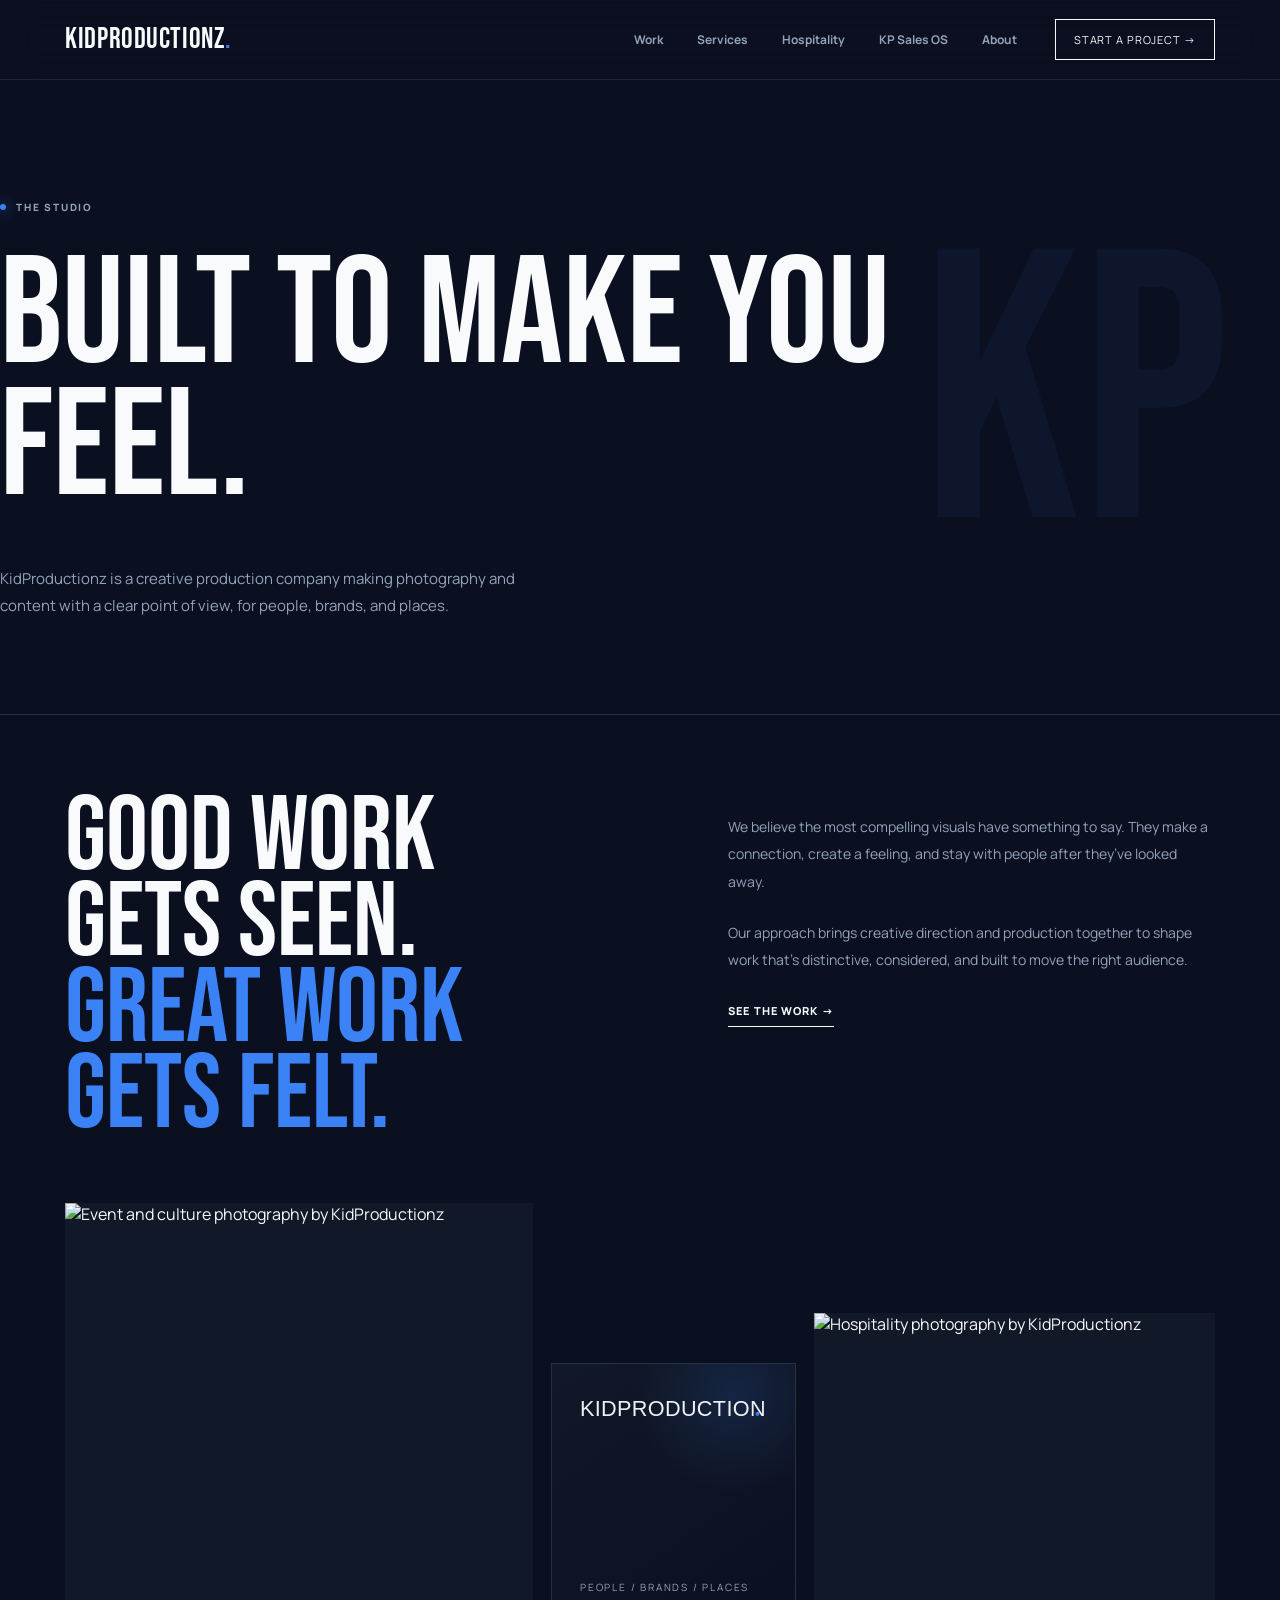
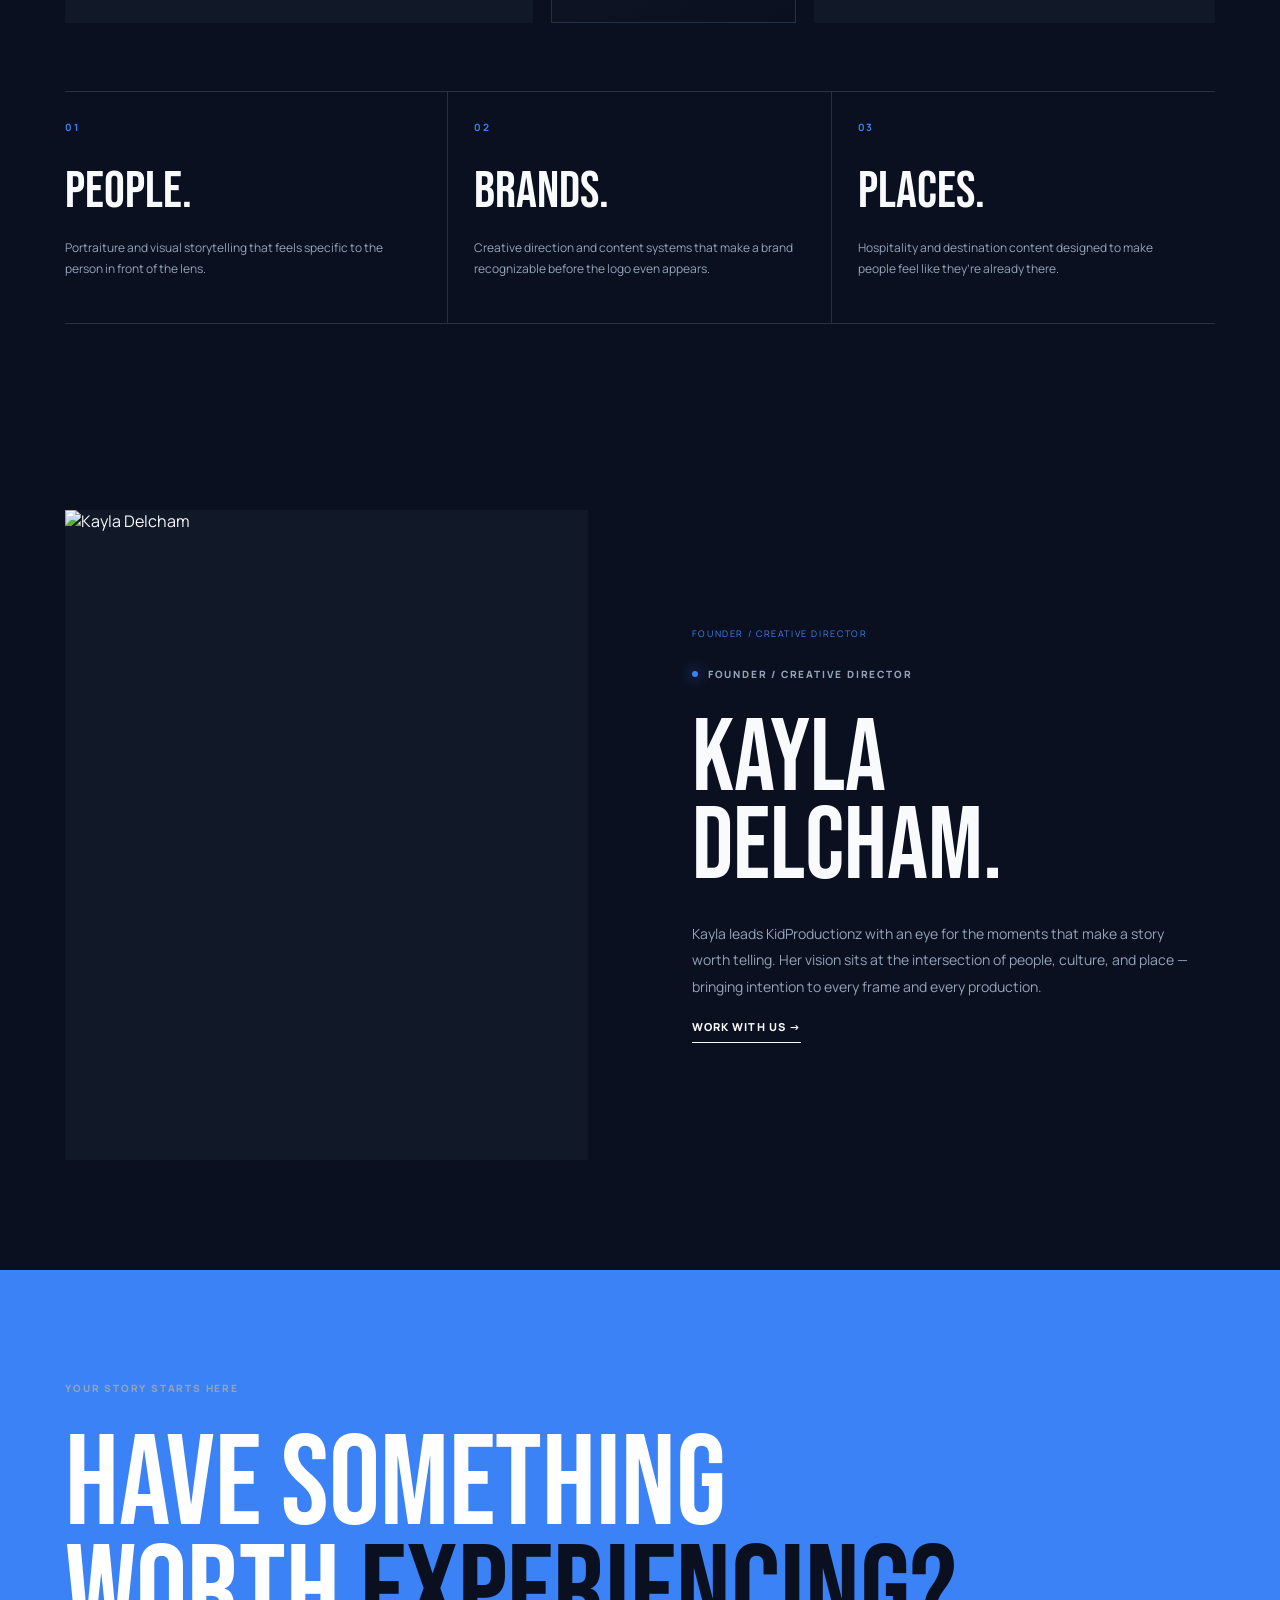
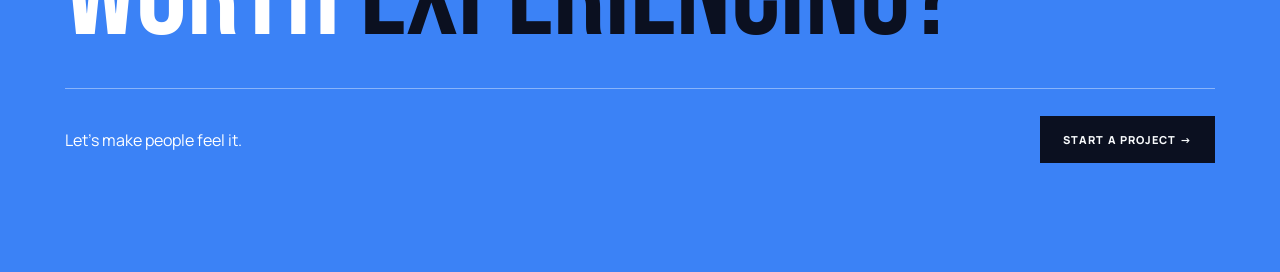
==== commit 98a3c547: "Add all landing pages to about header" ====
--- a/about/index.html
+++ b/about/index.html
@@ -1 +1 @@
-<!doctype html><html><head><meta charset="UTF-8"><meta name="viewport" content="width=device-width,initial-scale=1"><title>About — KidProductionz</title><link rel="stylesheet" href="../styles.css"><link rel="stylesheet" href="about.css"></head><body class="about-page"><header class="site-header"><a class="wordmark" href="../">KID<span>PRODUCTIONZ</span><i>.</i></a><nav class="desktop-nav"><a href="../work/">Work</a><a href="../services/">Services</a><a href="../hospitality/">Hospitality</a><a href="./">About</a></nav><a class="header-cta" href="../start-project/">Start a Project →</a></header><main><section class="page-intro content-wrap"><span class="eyebrow"><span class="blue-dot"></span>The studio</span><h1>BUILT TO MAKE YOU FEEL.</h1><p>KidProductionz is a creative production company making photography and content with a clear point of view, for people, brands, and places.</p></section><section class="manifesto content-wrap"><div class="manifesto-top"><div class="manifesto-statement"><h2>GOOD WORK<br>GETS SEEN.<br><span>GREAT WORK<br>GETS FELT.</span></h2></div><div class="manifesto-copy"><p>We believe the most compelling visuals have something to say. They make a connection, create a feeling, and stay with people after they’ve looked away.</p><p>Our approach brings creative direction and production together to shape work that’s distinctive, considered, and built to move the right audience.</p><a class="text-link" href="../work/">See the work →</a></div></div><div class="manifesto-visuals"><figure class="visual-one"><img src="../assets/creative-event-heart.webp" alt="Event and culture photography by KidProductionz"></figure><div class="manifesto-mark"><img src="../assets/kp-logo.svg" alt="KidProductionz"><span>People / Brands / Places</span></div><figure class="visual-two"><img src="../assets/pool.webp" alt="Hospitality photography by KidProductionz"></figure></div><div class="about-pillars"><article class="about-pillar"><b>01</b><h3>PEOPLE.</h3><p>Portraiture and visual storytelling that feels specific to the person in front of the lens.</p></article><article class="about-pillar"><b>02</b><h3>BRANDS.</h3><p>Creative direction and content systems that make a brand recognizable before the logo even appears.</p></article><article class="about-pillar"><b>03</b><h3>PLACES.</h3><p>Hospitality and destination content designed to make people feel like they’re already there.</p></article></div></section><section class="founder section content-wrap"><div class="founder-visual"><img src="../assets/founder-camera.webp" alt="Kayla Delcham" style="object-position:center 30%"></div><div class="founder-copy"><span class="eyebrow"><span class="blue-dot"></span>Founder / Creative Director</span><h2>KAYLA<br>DELCHAM.</h2><p>Kayla leads KidProductionz with an eye for the moments that make a story worth telling. Her vision sits at the intersection of people, culture, and place — bringing intention to every frame and every production.</p><a class="text-link" href="../start-project/">Work with us →</a></div></section><section class="project-cta"><div class="content-wrap"><span class="eyebrow">Your story starts here</span><h2>HAVE SOMETHING<br>WORTH <em>EXPERIENCING?</em></h2><div class="cta-bottom"><p>Let’s make people feel it.</p><a class="button dark" href="../start-project/">Start a Project →</a></div></div></section></main></body></html>+<!doctype html><html><head><meta charset="UTF-8"><meta name="viewport" content="width=device-width,initial-scale=1"><title>About — KidProductionz</title><link rel="stylesheet" href="../styles.css"><link rel="stylesheet" href="about.css"></head><body class="about-page"><header class="site-header"><a class="wordmark" href="../">KID<span>PRODUCTIONZ</span><i>.</i></a><nav class="desktop-nav"><a href="../work/">Work</a><a href="../services/">Services</a><a href="../hospitality/">Hospitality</a><a href="../sales-os/">KP Sales OS</a><a href="./">About</a></nav><a class="header-cta" href="../start-project/">Start a Project →</a><button class="menu-toggle" aria-label="Open navigation">☰</button></header><nav class="mobile-nav" hidden><a href="../work/">Work</a><a href="../services/">Services</a><a href="../hospitality/">Hospitality</a><a href="../sales-os/">KP Sales OS</a><a href="./">About</a><a href="../start-project/">Start a Project</a></nav><main><section class="page-intro content-wrap"><span class="eyebrow"><span class="blue-dot"></span>The studio</span><h1>BUILT TO MAKE YOU FEEL.</h1><p>KidProductionz is a creative production company making photography and content with a clear point of view, for people, brands, and places.</p></section><section class="manifesto content-wrap"><div class="manifesto-top"><div class="manifesto-statement"><h2>GOOD WORK<br>GETS SEEN.<br><span>GREAT WORK<br>GETS FELT.</span></h2></div><div class="manifesto-copy"><p>We believe the most compelling visuals have something to say. They make a connection, create a feeling, and stay with people after they’ve looked away.</p><p>Our approach brings creative direction and production together to shape work that’s distinctive, considered, and built to move the right audience.</p><a class="text-link" href="../work/">See the work →</a></div></div><div class="manifesto-visuals"><figure class="visual-one"><img src="../assets/creative-event-heart.webp" alt="Event and culture photography by KidProductionz"></figure><div class="manifesto-mark"><img src="../assets/kp-logo.svg" alt="KidProductionz"><span>People / Brands / Places</span></div><figure class="visual-two"><img src="../assets/pool.webp" alt="Hospitality photography by KidProductionz"></figure></div><div class="about-pillars"><article class="about-pillar"><b>01</b><h3>PEOPLE.</h3><p>Portraiture and visual storytelling that feels specific to the person in front of the lens.</p></article><article class="about-pillar"><b>02</b><h3>BRANDS.</h3><p>Creative direction and content systems that make a brand recognizable before the logo even appears.</p></article><article class="about-pillar"><b>03</b><h3>PLACES.</h3><p>Hospitality and destination content designed to make people feel like they’re already there.</p></article></div></section><section class="founder section content-wrap"><div class="founder-visual"><img src="../assets/founder-camera.webp" alt="Kayla Delcham" style="object-position:center 30%"></div><div class="founder-copy"><span class="eyebrow"><span class="blue-dot"></span>Founder / Creative Director</span><h2>KAYLA<br>DELCHAM.</h2><p>Kayla leads KidProductionz with an eye for the moments that make a story worth telling. Her vision sits at the intersection of people, culture, and place — bringing intention to every frame and every production.</p><a class="text-link" href="../start-project/">Work with us →</a></div></section><section class="project-cta"><div class="content-wrap"><span class="eyebrow">Your story starts here</span><h2>HAVE SOMETHING<br>WORTH <em>EXPERIENCING?</em></h2><div class="cta-bottom"><p>Let’s make people feel it.</p><a class="button dark" href="../start-project/">Start a Project →</a></div></div></section></main><script src="../script.js"></script></body></html>
--- a/about/about.css
+++ b/about/about.css
@@ -1 +1 @@
-.about-page .page-intro{position:relative;overflow:hidden;min-height:560px;display:grid;align-content:end;padding-top:120px;padding-bottom:80px}.about-page .page-intro:after{content:'KP';position:absolute;right:4%;top:50%;transform:translateY(-48%);font-family:var(--display);font-size:clamp(220px,30vw,520px);line-height:.72;color:rgba(59,130,246,.055);pointer-events:none}.about-page .page-intro h1{max-width:1120px;position:relative;z-index:1}.about-page .page-intro p,.about-page .page-intro .eyebrow{position:relative;z-index:1}.manifesto{padding-top:80px;padding-bottom:86px}.manifesto-top{display:grid;grid-template-columns:1.08fr .92fr;gap:8%;align-items:start}.manifesto-statement h2{font-family:var(--display);font-size:clamp(72px,8.2vw,126px);line-height:.82;font-weight:400;margin:0}.manifesto-statement h2 span{color:var(--blue)}.manifesto-copy{padding-top:18px;max-width:560px}.manifesto-copy p{color:var(--muted);font-size:14px;line-height:1.95;margin:0 0 24px}.manifesto-visuals{display:grid;grid-template-columns:1.05fr .55fr .9fr;gap:18px;align-items:end;margin-top:64px}.manifesto-visuals figure{margin:0;overflow:hidden;background:var(--surface)}.manifesto-visuals img{width:100%;height:100%;object-fit:cover}.manifesto-visuals .visual-one{height:420px}.manifesto-visuals .visual-two{height:310px}.manifesto-mark{height:260px;display:flex;flex-direction:column;justify-content:space-between;padding:24px;border:1px solid var(--border);background:linear-gradient(145deg,var(--surface),var(--bg));overflow:hidden}.manifesto-mark img{width:100%;height:auto;opacity:.92}.manifesto-mark span{font-size:9px;letter-spacing:.16em;text-transform:uppercase;color:var(--muted)}.about-pillars{display:grid;grid-template-columns:repeat(3,1fr);margin-top:68px;border-top:1px solid var(--border);border-bottom:1px solid var(--border)}.about-pillar{padding:28px 26px 32px 0;border-right:1px solid var(--border)}.about-pillar+.about-pillar{padding-left:26px}.about-pillar:last-child{border-right:0}.about-pillar b{display:block;color:var(--blue);font-size:10px;letter-spacing:.18em;margin-bottom:26px}.about-pillar h3{font-family:var(--display);font-size:52px;font-weight:400;margin:0 0 14px}.about-pillar p{color:var(--muted);font-size:12px;line-height:1.75;max-width:320px}.about-page .founder{padding-top:100px;padding-bottom:110px}.about-page .founder-visual{height:650px}.about-page .founder-copy:before{content:'FOUNDER / CREATIVE DIRECTOR';display:block;color:var(--blue);font-size:9px;letter-spacing:.18em;margin-bottom:20px}@media(max-width:900px){.manifesto-top{grid-template-columns:1fr;gap:36px}.manifesto-visuals{grid-template-columns:1fr 1fr}.manifesto-mark{grid-column:1/-1;height:180px}.manifesto-mark img{width:55%}.about-pillars{grid-template-columns:1fr}.about-pillar,.about-pillar+.about-pillar{padding:26px 0;border-right:0;border-bottom:1px solid var(--border)}.about-pillar:last-child{border-bottom:0}}@media(max-width:640px){.about-page .page-intro{min-height:500px;padding-top:85px;padding-bottom:60px}.about-page .page-intro:after{right:-10%;font-size:260px}.manifesto{padding-top:58px;padding-bottom:62px}.manifesto-statement h2{font-size:68px}.manifesto-visuals{grid-template-columns:1fr;gap:12px;margin-top:42px}.manifesto-visuals .visual-one,.manifesto-visuals .visual-two{height:320px}.manifesto-mark{grid-column:auto;height:150px}.manifesto-mark img{width:70%}.about-page .founder-visual{height:440px}}+.about-page .page-intro{position:relative;overflow:hidden;min-height:560px;display:grid;align-content:end;padding-top:120px;padding-bottom:80px}.about-page .page-intro:after{content:'KP';position:absolute;right:4%;top:50%;transform:translateY(-48%);font-family:var(--display);font-size:clamp(220px,30vw,520px);line-height:.72;color:rgba(59,130,246,.055);pointer-events:none}.about-page .page-intro h1{max-width:1120px;position:relative;z-index:1}.about-page .page-intro p,.about-page .page-intro .eyebrow{position:relative;z-index:1}.manifesto{padding-top:80px;padding-bottom:86px}.manifesto-top{display:grid;grid-template-columns:1.08fr .92fr;gap:8%;align-items:start}.manifesto-statement h2{font-family:var(--display);font-size:clamp(72px,8.2vw,126px);line-height:.82;font-weight:400;margin:0}.manifesto-statement h2 span{color:var(--blue)}.manifesto-copy{padding-top:18px;max-width:560px}.manifesto-copy p{color:var(--muted);font-size:14px;line-height:1.95;margin:0 0 24px}.manifesto-visuals{display:grid;grid-template-columns:1.05fr .55fr .9fr;gap:18px;align-items:end;margin-top:64px}.manifesto-visuals figure{margin:0;overflow:hidden;background:var(--surface)}.manifesto-visuals img{width:100%;height:100%;object-fit:cover}.manifesto-visuals .visual-one{height:420px}.manifesto-visuals .visual-two{height:310px}.manifesto-mark{height:260px;display:flex;flex-direction:column;justify-content:space-between;padding:28px;border:1px solid var(--border);background:radial-gradient(circle at 75% 12%,rgba(59,130,246,.14),transparent 34%),linear-gradient(145deg,var(--surface),var(--bg));overflow:hidden}.manifesto-mark img{width:100%;height:auto;max-height:78px;object-fit:contain;object-position:left top;opacity:.96}.manifesto-mark span{font-size:10px;letter-spacing:.18em;text-transform:uppercase;color:var(--muted)}.about-pillars{display:grid;grid-template-columns:repeat(3,1fr);margin-top:68px;border-top:1px solid var(--border);border-bottom:1px solid var(--border)}.about-pillar{padding:28px 26px 32px 0;border-right:1px solid var(--border)}.about-pillar+.about-pillar{padding-left:26px}.about-pillar:last-child{border-right:0}.about-pillar b{display:block;color:var(--blue);font-size:10px;letter-spacing:.18em;margin-bottom:26px}.about-pillar h3{font-family:var(--display);font-size:52px;font-weight:400;margin:0 0 14px}.about-pillar p{color:var(--muted);font-size:12px;line-height:1.75;max-width:320px}.about-page .founder{padding-top:100px;padding-bottom:110px}.about-page .founder-visual{height:650px}.about-page .founder-copy:before{content:'FOUNDER / CREATIVE DIRECTOR';display:block;color:var(--blue);font-size:9px;letter-spacing:.18em;margin-bottom:20px}@media(max-width:900px){.manifesto-top{grid-template-columns:1fr;gap:36px}.manifesto-visuals{grid-template-columns:1fr 1fr}.manifesto-mark{grid-column:1/-1;height:180px}.manifesto-mark img{width:65%;max-height:62px}.about-pillars{grid-template-columns:1fr}.about-pillar,.about-pillar+.about-pillar{padding:26px 0;border-right:0;border-bottom:1px solid var(--border)}.about-pillar:last-child{border-bottom:0}}@media(max-width:640px){.about-page .page-intro{min-height:500px;padding-top:85px;padding-bottom:60px}.about-page .page-intro:after{right:-10%;font-size:260px}.manifesto{padding-top:58px;padding-bottom:62px}.manifesto-statement h2{font-size:68px}.manifesto-visuals{grid-template-columns:1fr;gap:12px;margin-top:42px}.manifesto-visuals .visual-one,.manifesto-visuals .visual-two{height:320px}.manifesto-mark{grid-column:auto;height:150px;padding:22px}.manifesto-mark img{width:78%;max-height:52px}.about-page .founder-visual{height:440px}}
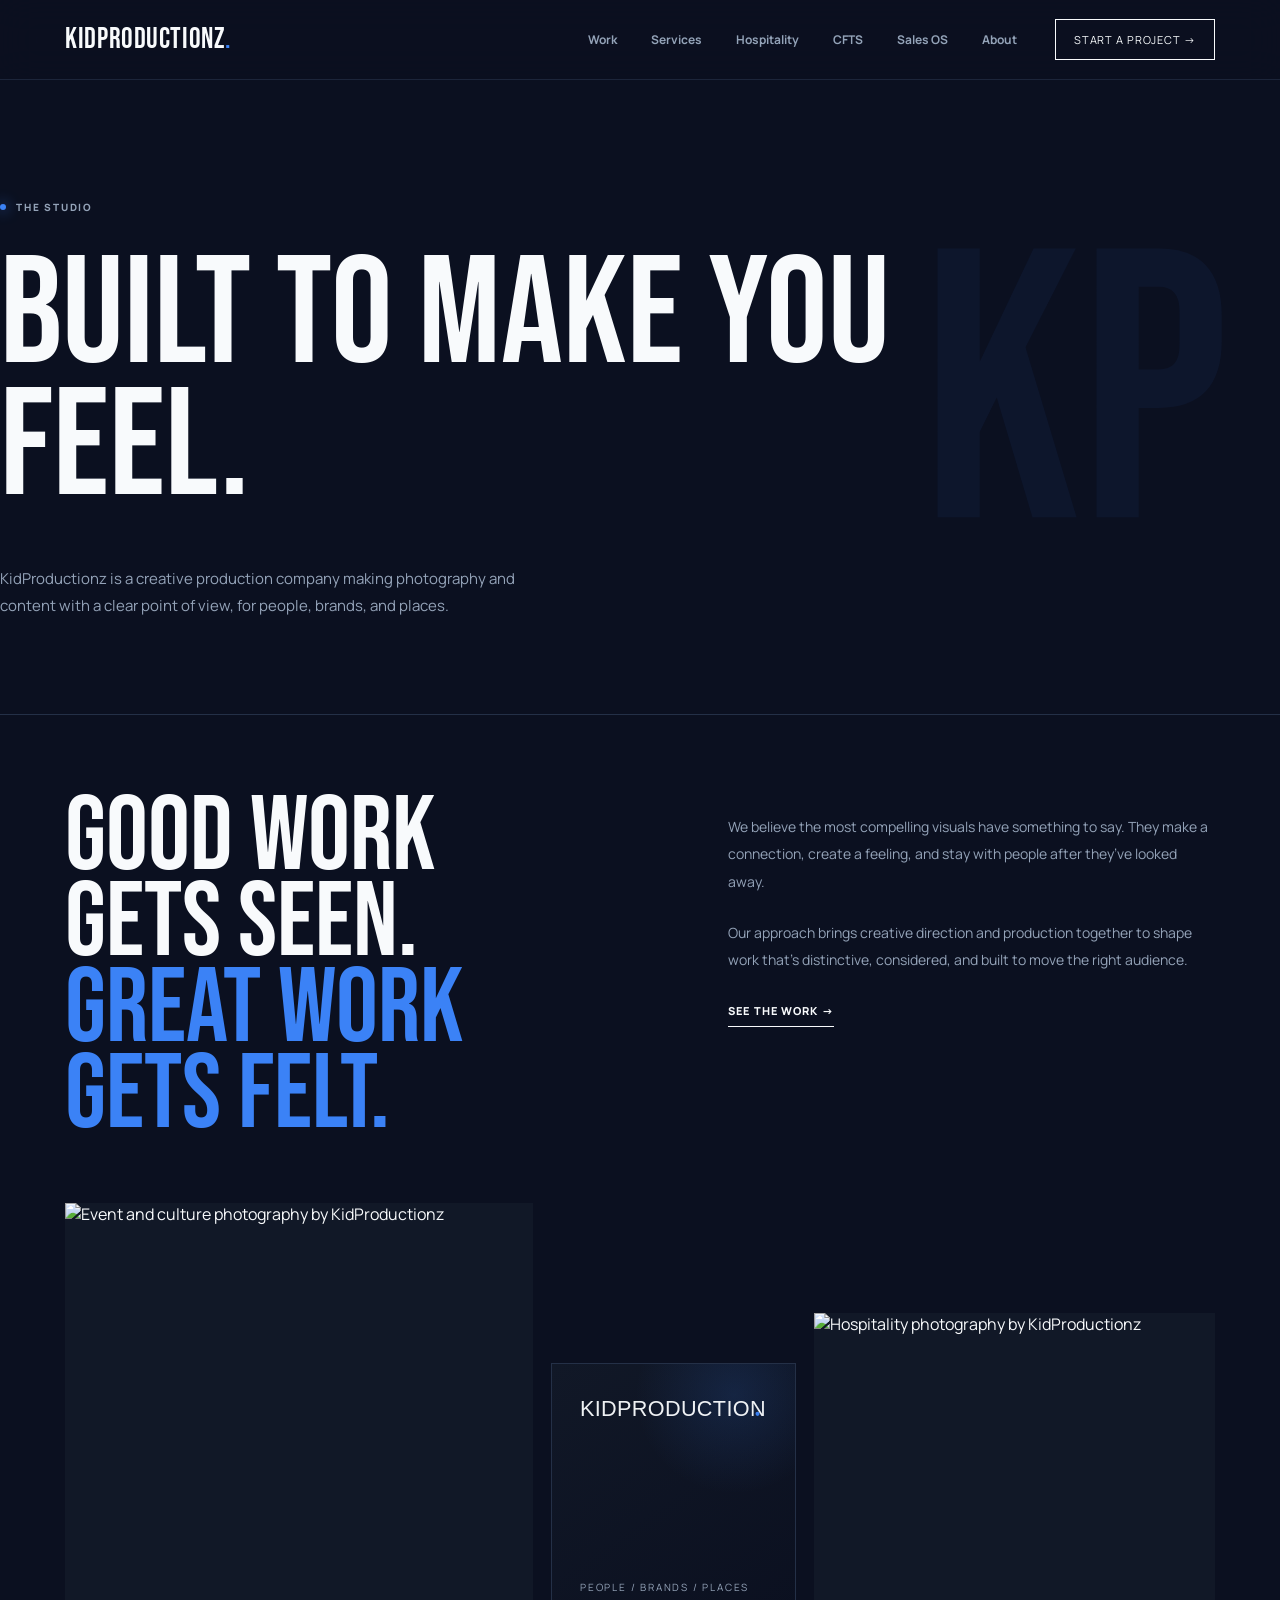
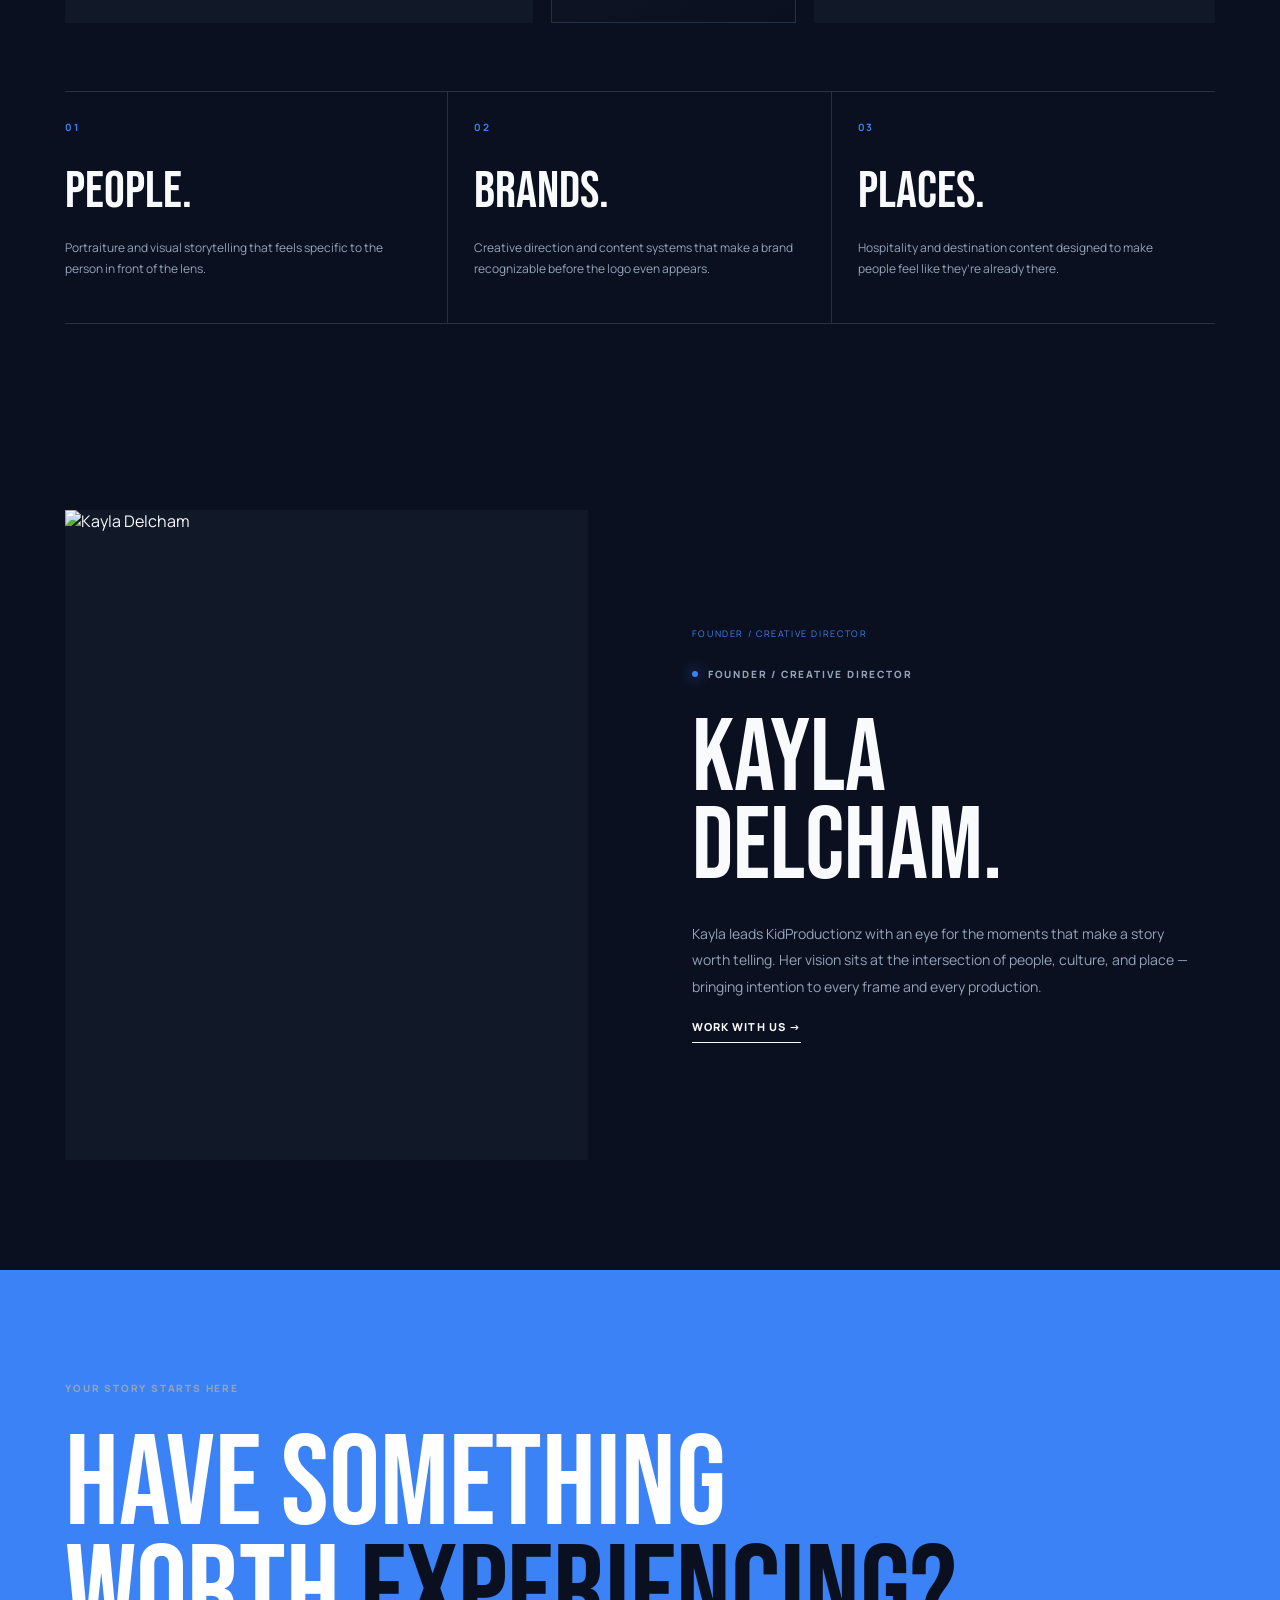
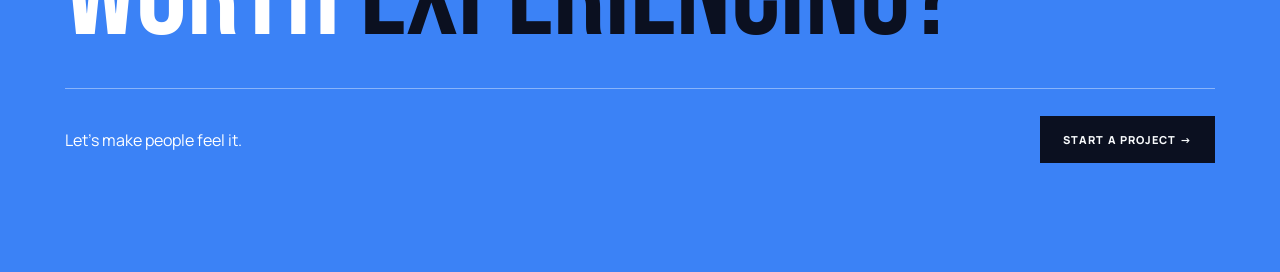
==== commit e960dccd: "Add CFTS landing page to about navigation" ====
--- a/about/index.html
+++ b/about/index.html
@@ -1 +1 @@
-<!doctype html><html><head><meta charset="UTF-8"><meta name="viewport" content="width=device-width,initial-scale=1"><title>About — KidProductionz</title><link rel="stylesheet" href="../styles.css"><link rel="stylesheet" href="about.css"></head><body class="about-page"><header class="site-header"><a class="wordmark" href="../">KID<span>PRODUCTIONZ</span><i>.</i></a><nav class="desktop-nav"><a href="../work/">Work</a><a href="../services/">Services</a><a href="../hospitality/">Hospitality</a><a href="../sales-os/">KP Sales OS</a><a href="./">About</a></nav><a class="header-cta" href="../start-project/">Start a Project →</a><button class="menu-toggle" aria-label="Open navigation">☰</button></header><nav class="mobile-nav" hidden><a href="../work/">Work</a><a href="../services/">Services</a><a href="../hospitality/">Hospitality</a><a href="../sales-os/">KP Sales OS</a><a href="./">About</a><a href="../start-project/">Start a Project</a></nav><main><section class="page-intro content-wrap"><span class="eyebrow"><span class="blue-dot"></span>The studio</span><h1>BUILT TO MAKE YOU FEEL.</h1><p>KidProductionz is a creative production company making photography and content with a clear point of view, for people, brands, and places.</p></section><section class="manifesto content-wrap"><div class="manifesto-top"><div class="manifesto-statement"><h2>GOOD WORK<br>GETS SEEN.<br><span>GREAT WORK<br>GETS FELT.</span></h2></div><div class="manifesto-copy"><p>We believe the most compelling visuals have something to say. They make a connection, create a feeling, and stay with people after they’ve looked away.</p><p>Our approach brings creative direction and production together to shape work that’s distinctive, considered, and built to move the right audience.</p><a class="text-link" href="../work/">See the work →</a></div></div><div class="manifesto-visuals"><figure class="visual-one"><img src="../assets/creative-event-heart.webp" alt="Event and culture photography by KidProductionz"></figure><div class="manifesto-mark"><img src="../assets/kp-logo.svg" alt="KidProductionz"><span>People / Brands / Places</span></div><figure class="visual-two"><img src="../assets/pool.webp" alt="Hospitality photography by KidProductionz"></figure></div><div class="about-pillars"><article class="about-pillar"><b>01</b><h3>PEOPLE.</h3><p>Portraiture and visual storytelling that feels specific to the person in front of the lens.</p></article><article class="about-pillar"><b>02</b><h3>BRANDS.</h3><p>Creative direction and content systems that make a brand recognizable before the logo even appears.</p></article><article class="about-pillar"><b>03</b><h3>PLACES.</h3><p>Hospitality and destination content designed to make people feel like they’re already there.</p></article></div></section><section class="founder section content-wrap"><div class="founder-visual"><img src="../assets/founder-camera.webp" alt="Kayla Delcham" style="object-position:center 30%"></div><div class="founder-copy"><span class="eyebrow"><span class="blue-dot"></span>Founder / Creative Director</span><h2>KAYLA<br>DELCHAM.</h2><p>Kayla leads KidProductionz with an eye for the moments that make a story worth telling. Her vision sits at the intersection of people, culture, and place — bringing intention to every frame and every production.</p><a class="text-link" href="../start-project/">Work with us →</a></div></section><section class="project-cta"><div class="content-wrap"><span class="eyebrow">Your story starts here</span><h2>HAVE SOMETHING<br>WORTH <em>EXPERIENCING?</em></h2><div class="cta-bottom"><p>Let’s make people feel it.</p><a class="button dark" href="../start-project/">Start a Project →</a></div></div></section></main><script src="../script.js"></script></body></html>+<!doctype html><html><head><meta charset="UTF-8"><meta name="viewport" content="width=device-width,initial-scale=1"><title>About — KidProductionz</title><link rel="stylesheet" href="../styles.css"><link rel="stylesheet" href="about.css"></head><body class="about-page"><header class="site-header"><a class="wordmark" href="../">KID<span>PRODUCTIONZ</span><i>.</i></a><nav class="desktop-nav"><a href="../work/">Work</a><a href="../services/">Services</a><a href="../hospitality/">Hospitality</a><a href="../catch-flights-take-shots/">CFTS</a><a href="../sales-os/">Sales OS</a><a href="./">About</a></nav><a class="header-cta" href="../start-project/">Start a Project →</a><button class="menu-toggle" aria-label="Open navigation">☰</button></header><nav class="mobile-nav" hidden><a href="../work/">Work</a><a href="../services/">Services</a><a href="../hospitality/">Hospitality</a><a href="../catch-flights-take-shots/">Catch Flights, Take Shots</a><a href="../sales-os/">KP Sales OS</a><a href="./">About</a><a href="../start-project/">Start a Project</a></nav><main><section class="page-intro content-wrap"><span class="eyebrow"><span class="blue-dot"></span>The studio</span><h1>BUILT TO MAKE YOU FEEL.</h1><p>KidProductionz is a creative production company making photography and content with a clear point of view, for people, brands, and places.</p></section><section class="manifesto content-wrap"><div class="manifesto-top"><div class="manifesto-statement"><h2>GOOD WORK<br>GETS SEEN.<br><span>GREAT WORK<br>GETS FELT.</span></h2></div><div class="manifesto-copy"><p>We believe the most compelling visuals have something to say. They make a connection, create a feeling, and stay with people after they’ve looked away.</p><p>Our approach brings creative direction and production together to shape work that’s distinctive, considered, and built to move the right audience.</p><a class="text-link" href="../work/">See the work →</a></div></div><div class="manifesto-visuals"><figure class="visual-one"><img src="../assets/creative-event-heart.webp" alt="Event and culture photography by KidProductionz"></figure><div class="manifesto-mark"><img src="../assets/kp-logo.svg" alt="KidProductionz"><span>People / Brands / Places</span></div><figure class="visual-two"><img src="../assets/pool.webp" alt="Hospitality photography by KidProductionz"></figure></div><div class="about-pillars"><article class="about-pillar"><b>01</b><h3>PEOPLE.</h3><p>Portraiture and visual storytelling that feels specific to the person in front of the lens.</p></article><article class="about-pillar"><b>02</b><h3>BRANDS.</h3><p>Creative direction and content systems that make a brand recognizable before the logo even appears.</p></article><article class="about-pillar"><b>03</b><h3>PLACES.</h3><p>Hospitality and destination content designed to make people feel like they’re already there.</p></article></div></section><section class="founder section content-wrap"><div class="founder-visual"><img src="../assets/founder-camera.webp" alt="Kayla Delcham" style="object-position:center 30%"></div><div class="founder-copy"><span class="eyebrow"><span class="blue-dot"></span>Founder / Creative Director</span><h2>KAYLA<br>DELCHAM.</h2><p>Kayla leads KidProductionz with an eye for the moments that make a story worth telling. Her vision sits at the intersection of people, culture, and place — bringing intention to every frame and every production.</p><a class="text-link" href="../start-project/">Work with us →</a></div></section><section class="project-cta"><div class="content-wrap"><span class="eyebrow">Your story starts here</span><h2>HAVE SOMETHING<br>WORTH <em>EXPERIENCING?</em></h2><div class="cta-bottom"><p>Let’s make people feel it.</p><a class="button dark" href="../start-project/">Start a Project →</a></div></div></section></main><script src="../script.js"></script></body></html>
